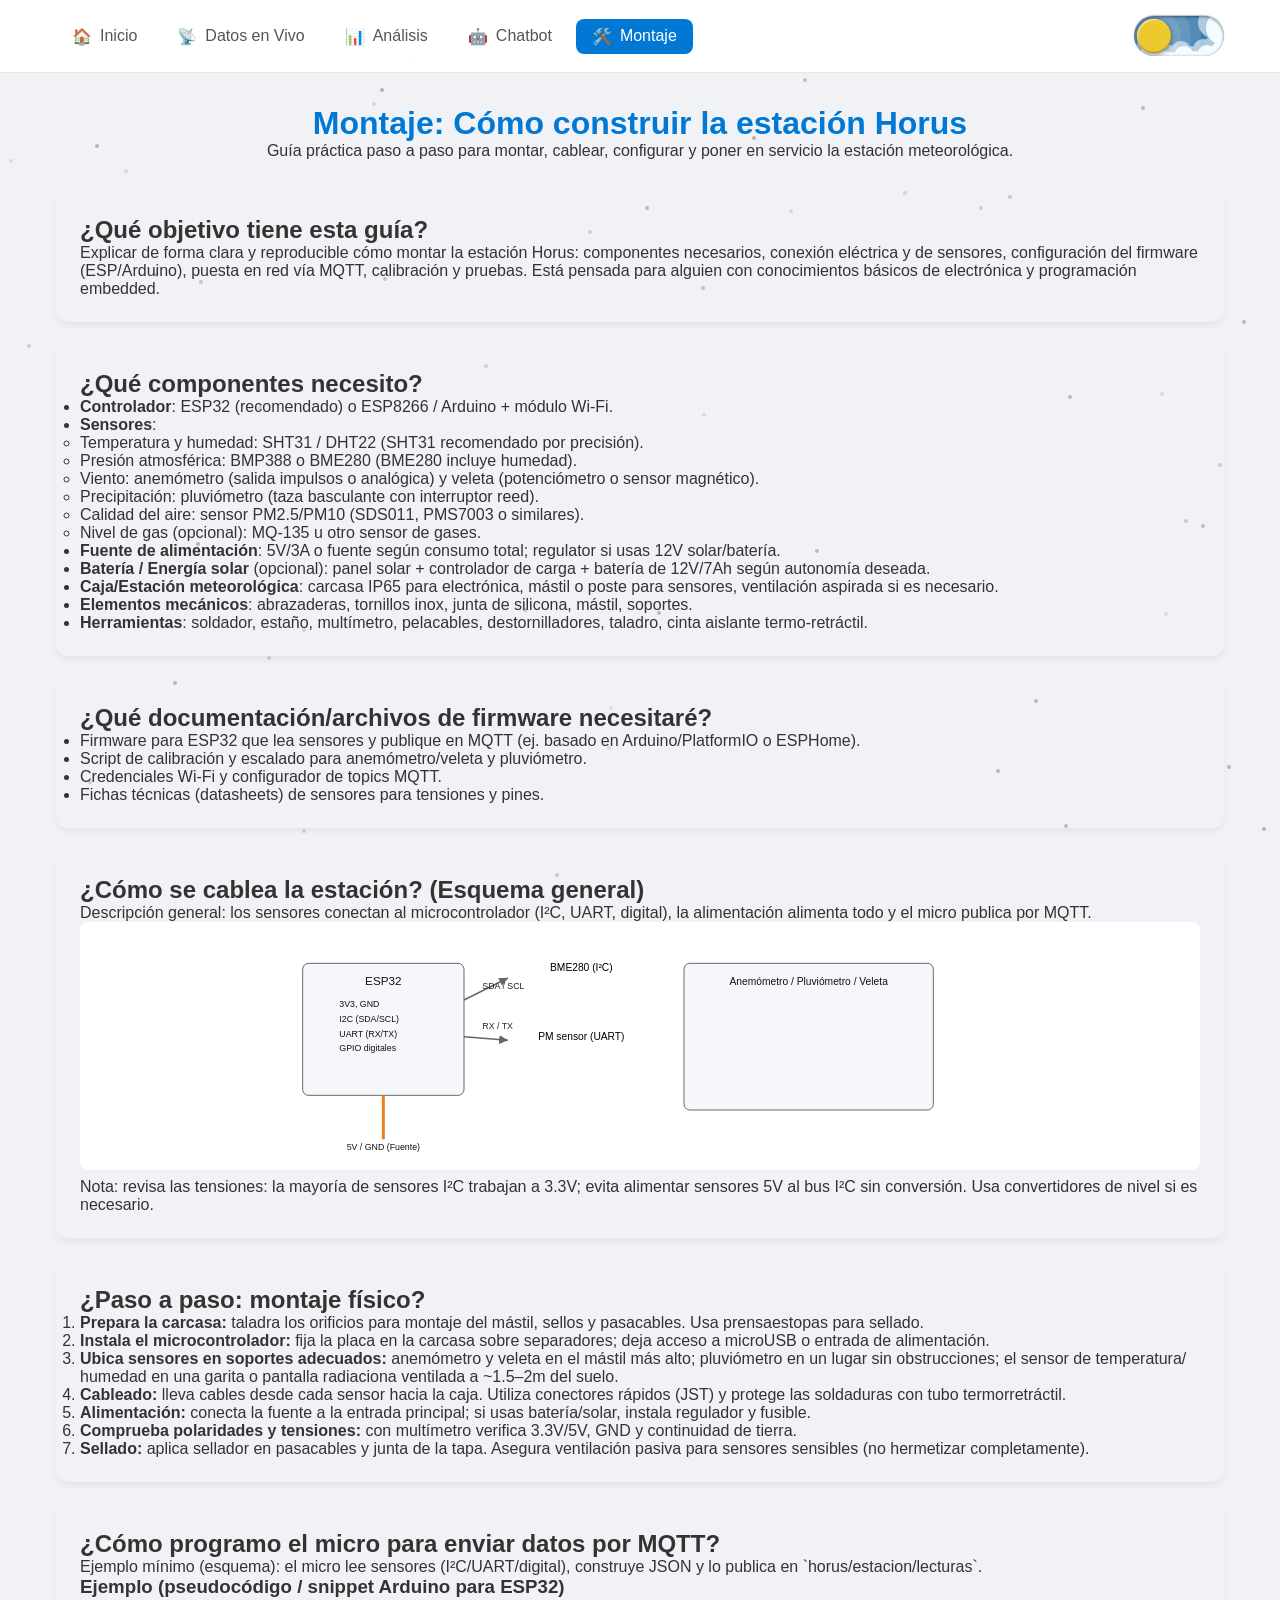
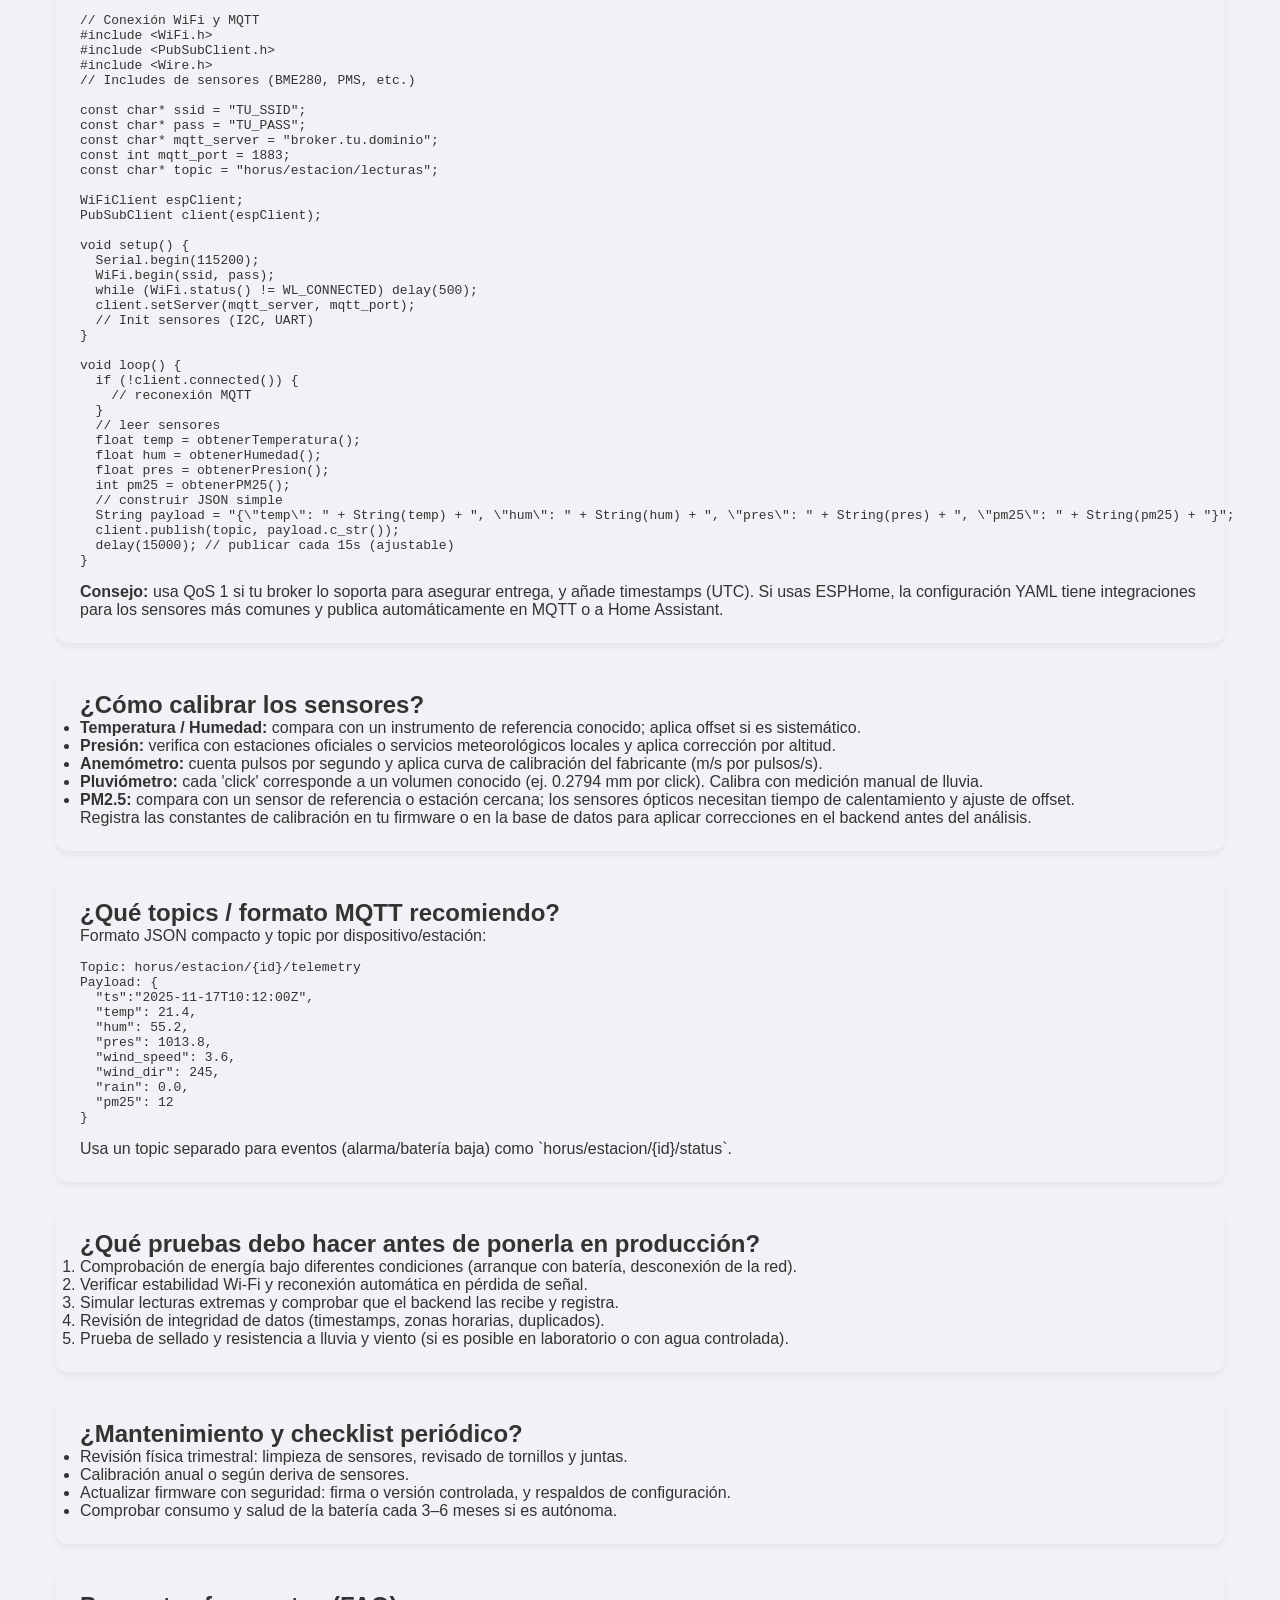
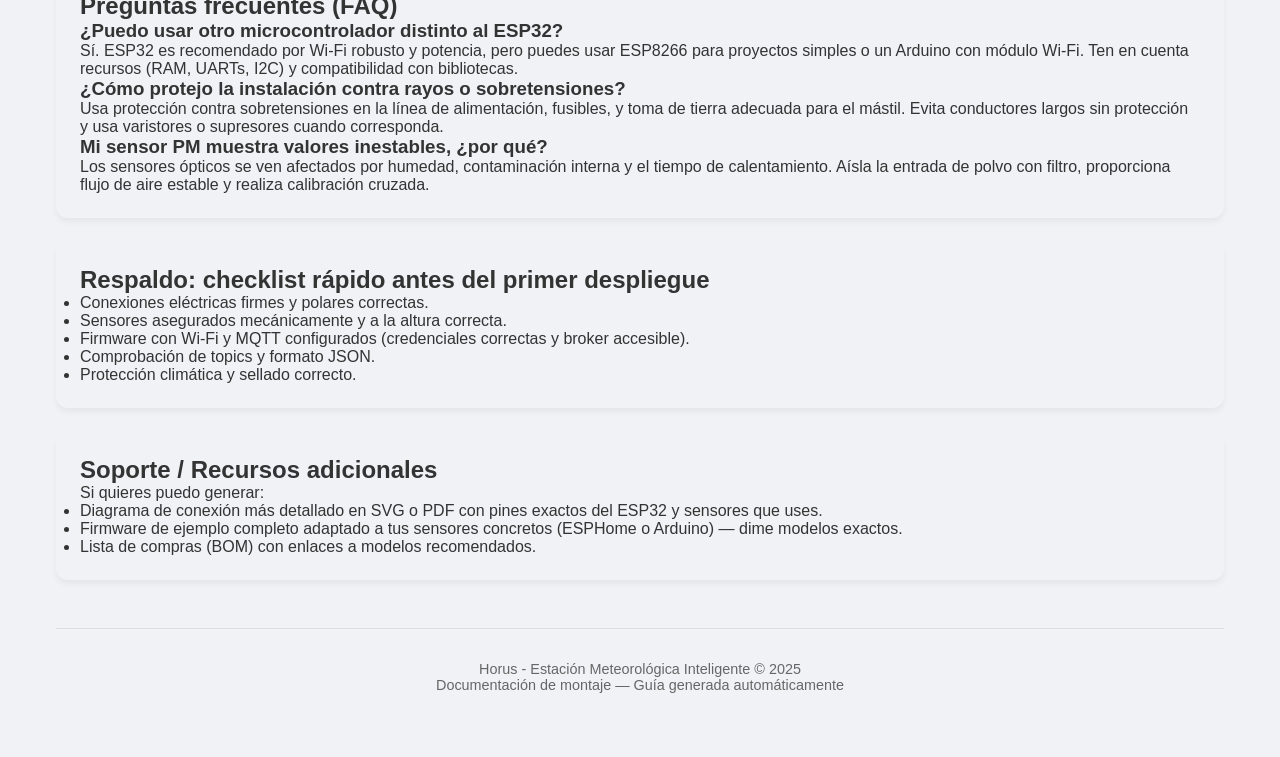
==== html/montaje.html @ 8360c16b "Create montaje.html" ====
<!DOCTYPE html>
<html lang="es">
<head>
  <meta charset="UTF-8" />
  <meta name="viewport" content="width=device-width, initial-scale=1.0"/>
  <title>Horus - Montaje de la Estación</title>
  <link rel="stylesheet" href="../css/style.css" />
  <link rel="stylesheet" href="../css/index.css" />
</head>
<body class="light-mode">
  <nav class="nav">
    <div class="nav-container">
      <div class="nav-buttons">
        <a href="../index.html" class="nav-btn">
          <span class="nav-icon">🏠</span> Inicio
        </a>
        <a href="mqtt.html" class="nav-btn">
          <span class="nav-icon">📡</span> Datos en Vivo
        </a>
        <a href="analisis.html" class="nav-btn">
          <span class="nav-icon">📊</span> Análisis
        </a>
        <a href="chatbot.html" class="nav-btn">
          <span class="nav-icon">🤖</span> Chatbot
        </a>
        <a href="montaje.html" class="nav-btn active">
          <span class="nav-icon">🛠️</span> Montaje
        </a>
      </div>

      <div class="nav-right">
        <label class="theme-switch">
          <input type="checkbox" class="theme-switch__checkbox">
          <div class="theme-switch__container">
            <div class="theme-switch__clouds"></div>
            <div class="theme-switch__stars-container">
              <!-- SVG de estrellas (omitido por brevedad en nav) -->
              <svg xmlns="http://www.w3.org/2000/svg" viewBox="0 0 144 55" fill="none"><path d="" fill="currentColor"/></svg>
            </div>
            <div class="theme-switch__circle-container">
              <div class="theme-switch__sun-moon-container">
                <div class="theme-switch__moon">
                  <div class="theme-switch__spot"></div>
                  <div class="theme-switch__spot"></div>
                  <div class="theme-switch__spot"></div>
                </div>
              </div>
            </div>
          </div>
        </label>
      </div>
    </div>
  </nav>

  <div class="container">
    <header>
      <h1>Montaje: Cómo construir la estación Horus</h1>
      <p>Guía práctica paso a paso para montar, cablear, configurar y poner en servicio la estación meteorológica.</p>
    </header>

    <main class="dashboard">
      <div class="card features">
        <h2>¿Qué objetivo tiene esta guía?</h2>
        <p>Explicar de forma clara y reproducible cómo montar la estación Horus: componentes necesarios, conexión eléctrica y de sensores, configuración del firmware (ESP/Arduino), puesta en red vía MQTT, calibración y pruebas. Está pensada para alguien con conocimientos básicos de electrónica y programación embedded.</p>
      </div>

      <div class="card system-info">
        <h2>¿Qué componentes necesito?</h2>
        <ul>
          <li><strong>Controlador</strong>: ESP32 (recomendado) o ESP8266 / Arduino + módulo Wi-Fi.</li>
          <li><strong>Sensores</strong>:
            <ul>
              <li>Temperatura y humedad: SHT31 / DHT22 (SHT31 recomendado por precisión).</li>
              <li>Presión atmosférica: BMP388 o BME280 (BME280 incluye humedad).</li>
              <li>Viento: anemómetro (salida impulsos o analógica) y veleta (potenciómetro o sensor magnético).</li>
              <li>Precipitación: pluviómetro (taza basculante con interruptor reed).</li>
              <li>Calidad del aire: sensor PM2.5/PM10 (SDS011, PMS7003 o similares).</li>
              <li>Nivel de gas (opcional): MQ-135 u otro sensor de gases.</li>
            </ul>
          </li>
          <li><strong>Fuente de alimentación</strong>: 5V/3A o fuente según consumo total; regulator si usas 12V solar/batería.</li>
          <li><strong>Batería / Energía solar</strong> (opcional): panel solar + controlador de carga + batería de 12V/7Ah según autonomía deseada.</li>
          <li><strong>Caja/Estación meteorológica</strong>: carcasa IP65 para electrónica, mástil o poste para sensores, ventilación aspirada si es necesario.</li>
          <li><strong>Elementos mecánicos</strong>: abrazaderas, tornillos inox, junta de silicona, mástil, soportes.</li>
          <li><strong>Herramientas</strong>: soldador, estaño, multímetro, pelacables, destornilladores, taladro, cinta aislante termo-retráctil.</li>
        </ul>
      </div>

      <div class="card quick-access">
        <h2>¿Qué documentación/archivos de firmware necesitaré?</h2>
        <ul>
          <li>Firmware para ESP32 que lea sensores y publique en MQTT (ej. basado en Arduino/PlatformIO o ESPHome).</li>
          <li>Script de calibración y escalado para anemómetro/veleta y pluviómetro.</li>
          <li>Credenciales Wi-Fi y configurador de topics MQTT.</li>
          <li>Fichas técnicas (datasheets) de sensores para tensiones y pines.</li>
        </ul>
      </div>

      <div class="card system-info">
        <h2>¿Cómo se cablea la estación? (Esquema general)</h2>
        <p>Descripción general: los sensores conectan al microcontrolador (I²C, UART, digital), la alimentación alimenta todo y el micro publica por MQTT.</p>

        <!-- Diagrama SVG simple (esquemático, no pretende sustituir un PCB ni un diagrama profesional) -->
        <div style="overflow:auto; background:#fff; padding:12px; border-radius:8px;">
          <svg width="100%" height="220" viewBox="0 0 1000 300" xmlns="http://www.w3.org/2000/svg" role="img" aria-label="Esquema de conexión simple">
            <!-- ESP32 box -->
            <rect x="40" y="40" width="220" height="180" rx="8" fill="#f5f7fb" stroke="#333"/>
            <text x="150" y="70" font-size="16" text-anchor="middle" fill="#111">ESP32</text>
            <text x="90" y="100" font-size="12" fill="#111">3V3, GND</text>
            <text x="90" y="120" font-size="12" fill="#111">I2C (SDA/SCL)</text>
            <text x="90" y="140" font-size="12" fill="#111">UART (RX/TX)</text>
            <text x="90" y="160" font-size="12" fill="#111">GPIO digitales</text>

            <!-- Sensors -->
            <rect x="320" y="20" width="200" height="70" rx="6" fill="#fff"/>
            <text x="420" y="50" font-size="14" text-anchor="middle">BME280 (I²C)</text>
            <line x1="260" y1="90" x2="320" y2="60" stroke="#666" stroke-width="2" marker-end="url(#arrow)"/>
            <text x="285" y="75" font-size="12" fill="#222">SDA / SCL</text>

            <rect x="320" y="110" width="200" height="70" rx="6" fill="#fff"/>
            <text x="420" y="145" font-size="14" text-anchor="middle">PM sensor (UART)</text>
            <line x1="260" y1="140" x2="320" y2="145" stroke="#666" stroke-width="2" marker-end="url(#arrow)"/>
            <text x="285" y="130" font-size="12" fill="#222">RX / TX</text>

            <rect x="560" y="40" width="340" height="200" rx="8" fill="#f5f7fb" stroke="#333"/>
            <text x="730" y="70" font-size="14" text-anchor="middle" fill="#111">Anemómetro / Pluviómetro / Veleta</text>

            <!-- Power -->
            <line x1="150" y1="220" x2="150" y2="280" stroke="#e67e22" stroke-width="4"/>
            <text x="150" y="295" font-size="12" text-anchor="middle" fill="#111">5V / GND (Fuente)</text>

            <defs>
              <marker id="arrow" viewBox="0 0 10 10" refX="10" refY="5" markerWidth="6" markerHeight="6" orient="auto-start-reverse">
                <path d="M 0 0 L 10 5 L 0 10 z" fill="#666" />
              </marker>
            </defs>
          </svg>
        </div>

        <p style="margin-top:8px;">Nota: revisa las tensiones: la mayoría de sensores I²C trabajan a 3.3V; evita alimentar sensores 5V al bus I²C sin conversión. Usa convertidores de nivel si es necesario.</p>
      </div>

      <div class="card features">
        <h2>¿Paso a paso: montaje físico?</h2>
        <ol>
          <li><strong>Prepara la carcasa:</strong> taladra los orificios para montaje del mástil, sellos y pasacables. Usa prensaestopas para sellado.</li>
          <li><strong>Instala el microcontrolador:</strong> fija la placa en la carcasa sobre separadores; deja acceso a microUSB o entrada de alimentación.</li>
          <li><strong>Ubica sensores en soportes adecuados:</strong> anemómetro y veleta en el mástil más alto; pluviómetro en un lugar sin obstrucciones; el sensor de temperatura/ humedad en una garita o pantalla radiaciona ventilada a ~1.5–2m del suelo.</li>
          <li><strong>Cableado:</strong> lleva cables desde cada sensor hacia la caja. Utiliza conectores rápidos (JST) y protege las soldaduras con tubo termorretráctil.</li>
          <li><strong>Alimentación:</strong> conecta la fuente a la entrada principal; si usas batería/solar, instala regulador y fusible.</li>
          <li><strong>Comprueba polaridades y tensiones:</strong> con multímetro verifica 3.3V/5V, GND y continuidad de tierra.</li>
          <li><strong>Sellado:</strong> aplica sellador en pasacables y junta de la tapa. Asegura ventilación pasiva para sensores sensibles (no hermetizar completamente).</li>
        </ol>
      </div>

      <div class="card system-info">
        <h2>¿Cómo programo el micro para enviar datos por MQTT?</h2>
        <p>Ejemplo mínimo (esquema): el micro lee sensores (I²C/UART/digital), construye JSON y lo publica en `horus/estacion/lecturas`.</p>

        <h3>Ejemplo (pseudocódigo / snippet Arduino para ESP32)</h3>
        <pre><code>
// Conexión WiFi y MQTT
#include &lt;WiFi.h&gt;
#include &lt;PubSubClient.h&gt;
#include &lt;Wire.h&gt;
// Includes de sensores (BME280, PMS, etc.)

const char* ssid = "TU_SSID";
const char* pass = "TU_PASS";
const char* mqtt_server = "broker.tu.dominio";
const int mqtt_port = 1883;
const char* topic = "horus/estacion/lecturas";

WiFiClient espClient;
PubSubClient client(espClient);

void setup() {
  Serial.begin(115200);
  WiFi.begin(ssid, pass);
  while (WiFi.status() != WL_CONNECTED) delay(500);
  client.setServer(mqtt_server, mqtt_port);
  // Init sensores (I2C, UART)
}

void loop() {
  if (!client.connected()) {
    // reconexión MQTT
  }
  // leer sensores
  float temp = obtenerTemperatura();
  float hum = obtenerHumedad();
  float pres = obtenerPresion();
  int pm25 = obtenerPM25();
  // construir JSON simple
  String payload = "{\"temp\": " + String(temp) + ", \"hum\": " + String(hum) + ", \"pres\": " + String(pres) + ", \"pm25\": " + String(pm25) + "}";
  client.publish(topic, payload.c_str());
  delay(15000); // publicar cada 15s (ajustable)
}
        </code></pre>

        <p><strong>Consejo:</strong> usa QoS 1 si tu broker lo soporta para asegurar entrega, y añade timestamps (UTC). Si usas ESPHome, la configuración YAML tiene integraciones para los sensores más comunes y publica automáticamente en MQTT o a Home Assistant.</p>
      </div>

      <div class="card quick-access">
        <h2>¿Cómo calibrar los sensores?</h2>
        <ul>
          <li><strong>Temperatura / Humedad:</strong> compara con un instrumento de referencia conocido; aplica offset si es sistemático.</li>
          <li><strong>Presión:</strong> verifica con estaciones oficiales o servicios meteorológicos locales y aplica corrección por altitud.</li>
          <li><strong>Anemómetro:</strong> cuenta pulsos por segundo y aplica curva de calibración del fabricante (m/s por pulsos/s).</li>
          <li><strong>Pluviómetro:</strong> cada 'click' corresponde a un volumen conocido (ej. 0.2794 mm por click). Calibra con medición manual de lluvia.</li>
          <li><strong>PM2.5:</strong> compara con un sensor de referencia o estación cercana; los sensores ópticos necesitan tiempo de calentamiento y ajuste de offset.</li>
        </ul>
        <p>Registra las constantes de calibración en tu firmware o en la base de datos para aplicar correcciones en el backend antes del análisis.</p>
      </div>

      <div class="card system-info">
        <h2>¿Qué topics / formato MQTT recomiendo?</h2>
        <p>Formato JSON compacto y topic por dispositivo/estación:</p>
        <pre><code>
Topic: horus/estacion/{id}/telemetry
Payload: {
  "ts":"2025-11-17T10:12:00Z",
  "temp": 21.4,
  "hum": 55.2,
  "pres": 1013.8,
  "wind_speed": 3.6,
  "wind_dir": 245,
  "rain": 0.0,
  "pm25": 12
}
        </code></pre>
        <p>Usa un topic separado para eventos (alarma/batería baja) como `horus/estacion/{id}/status`.</p>
      </div>

      <div class="card features">
        <h2>¿Qué pruebas debo hacer antes de ponerla en producción?</h2>
        <ol>
          <li>Comprobación de energía bajo diferentes condiciones (arranque con batería, desconexión de la red).</li>
          <li>Verificar estabilidad Wi-Fi y reconexión automática en pérdida de señal.</li>
          <li>Simular lecturas extremas y comprobar que el backend las recibe y registra.</li>
          <li>Revisión de integridad de datos (timestamps, zonas horarias, duplicados).</li>
          <li>Prueba de sellado y resistencia a lluvia y viento (si es posible en laboratorio o con agua controlada).</li>
        </ol>
      </div>

      <div class="card system-info">
        <h2>¿Mantenimiento y checklist periódico?</h2>
        <ul>
          <li>Revisión física trimestral: limpieza de sensores, revisado de tornillos y juntas.</li>
          <li>Calibración anual o según deriva de sensores.</li>
          <li>Actualizar firmware con seguridad: firma o versión controlada, y respaldos de configuración.</li>
          <li>Comprobar consumo y salud de la batería cada 3–6 meses si es autónoma.</li>
        </ul>
      </div>

      <div class="card quick-access">
        <h2>Preguntas frecuentes (FAQ)</h2>

        <h3>¿Puedo usar otro microcontrolador distinto al ESP32?</h3>
        <p>Sí. ESP32 es recomendado por Wi-Fi robusto y potencia, pero puedes usar ESP8266 para proyectos simples o un Arduino con módulo Wi-Fi. Ten en cuenta recursos (RAM, UARTs, I2C) y compatibilidad con bibliotecas.</p>

        <h3>¿Cómo protejo la instalación contra rayos o sobretensiones?</h3>
        <p>Usa protección contra sobretensiones en la línea de alimentación, fusibles, y toma de tierra adecuada para el mástil. Evita conductores largos sin protección y usa varistores o supresores cuando corresponda.</p>

        <h3>Mi sensor PM muestra valores inestables, ¿por qué?</h3>
        <p>Los sensores ópticos se ven afectados por humedad, contaminación interna y el tiempo de calentamiento. Aísla la entrada de polvo con filtro, proporciona flujo de aire estable y realiza calibración cruzada.</p>
      </div>

      <div class="card system-info">
        <h2>Respaldo: checklist rápido antes del primer despliegue</h2>
        <ul>
          <li>Conexiones eléctricas firmes y polares correctas.</li>
          <li>Sensores asegurados mecánicamente y a la altura correcta.</li>
          <li>Firmware con Wi-Fi y MQTT configurados (credenciales correctas y broker accesible).</li>
          <li>Comprobación de topics y formato JSON.</li>
          <li>Protección climática y sellado correcto.</li>
        </ul>
      </div>

      <div class="card features">
        <h2>Soporte / Recursos adicionales</h2>
        <p>Si quieres puedo generar:</p>
        <ul>
          <li>Diagrama de conexión más detallado en SVG o PDF con pines exactos del ESP32 y sensores que uses.</li>
          <li>Firmware de ejemplo completo adaptado a tus sensores concretos (ESPHome o Arduino) — dime modelos exactos.</li>
          <li>Lista de compras (BOM) con enlaces a modelos recomendados.</li>
        </ul>
      </div>
    </main>

    <footer>
      <p>Horus - Estación Meteorológica Inteligente &copy; 2025</p>
      <p>Documentación de montaje — Guía generada automáticamente</p>
    </footer>
  </div>

  <script src="../js/main.js"></script>
</body>
</html>
---- css/style.css ----
/* === BASE === */
* {
  margin: 0;
  padding: 0;
  box-sizing: border-box;
}

body {
  font-family: 'Segoe UI', Tahoma, Geneva, Verdana, sans-serif;
  background: #f0f2f5;
  color: #333;
  transition: background 0.5s, color 0.5s;
}

body.dark-mode {
  background: #121212;
  color: #e0e0e0;
}

/* === NAVBAR === */
.nav {
  background: rgba(255, 255, 255, 0.95);
  backdrop-filter: blur(10px);
  padding: 1rem 0;
  position: sticky;
  top: 0;
  z-index: 100;
  border-bottom: 1px solid rgba(0, 0, 0, 0.1);
}

body.dark-mode .nav {
  background: rgba(20, 30, 45, 0.95);
  border-bottom: 1px solid rgba(255, 255, 255, 0.1);
}

.nav-container {
  max-width: 1200px;
  margin: 0 auto;
  display: flex;
  justify-content: space-between;
  align-items: center;
  padding: 0 1rem;
}

.nav-buttons {
  display: flex;
  gap: 0.5rem;
}

.nav-btn {
  padding: 0.5rem 1rem;
  text-decoration: none;
  color: #555;
  border-radius: 8px;
  font-weight: 500;
  transition: all 0.3s;
  display: flex;
  align-items: center;
  gap: 0.5rem;
}

body.dark-mode .nav-btn {
  color: #bbb;
}

.nav-btn.active, .nav-btn:hover {
  background: #0078d4;
  color: white;
}

/* === SWITCH DE GALAHAD === */
.theme-switch {
  cursor: pointer;
}

.theme-switch__checkbox {
  display: none;
}

.theme-switch__container {
  position: relative;
  width: 50px;
  height: 25px;
  overflow: hidden;
  border-radius: 13px;
  background: #e0e0e0;
  transition: background 0.3s ease;
}

body.dark-mode .theme-switch__container {
  background: #333;
}

.theme-switch__clouds {
  position: absolute;
  width: 100%;
  height: 100%;
  background: linear-gradient(to bottom, #fff 0%, #f0f0f0 100%);
  border-radius: 13px;
  box-shadow: inset 0 2px 5px rgba(0, 0, 0, 0.1);
}

.theme-switch__stars-container {
  position: absolute;
  width: 100%;
  height: 100%;
  opacity: 0;
  transition: opacity 0.3s ease;
}

body.dark-mode .theme-switch__stars-container {
  opacity: 1;
}

.theme-switch__circle-container {
  position: absolute;
  width: 23px;
  height: 23px;
  left: 1px;
  bottom: 1px;
  border-radius: 50%;
  background: #fff;
  transition: all 0.3s ease;
  box-shadow: 0 2px 5px rgba(0, 0, 0, 0.2);
}

body.dark-mode .theme-switch__circle-container {
  left: 26px;
  background: #fdd835;
}

.theme-switch__moon {
  width: 100%;
  height: 100%;
  border-radius: 50%;
  background: #fdd835;
  position: relative;
}

.theme-switch__moon .theme-switch__spot {
  position: absolute;
  width: 4px;
  height: 4px;
  background: rgba(0, 0, 0, 0.1);
  border-radius: 50%;
  opacity: 0.6;
}

.theme-switch__moon .theme-switch__spot:nth-child(1) {
  top: 6px;
  left: 8px;
}

.theme-switch__moon .theme-switch__spot:nth-child(2) {
  top: 10px;
  left: 12px;
}

.theme-switch__moon .theme-switch__spot:nth-child(3) {
  top: 7px;
  right: 6px;
}

/* === EFECTOS === */
.particles, .rain {
  position: fixed;
  top: 0;
  left: 0;
  width: 100%;
  height: 100%;
  pointer-events: none;
  z-index: -1;
}

.particle {
  position: absolute;
  width: 4px;
  height: 4px;
  background: #aaa;
  border-radius: 50%;
  opacity: 0.3;
  animation: float linear infinite;
}

@keyframes float {
  0% { transform: translateY(0) rotate(0deg); opacity: 0; }
  10% { opacity: 0.8; }
  90% { opacity: 0.8; }
  100% { transform: translateY(-100vh) rotate(360deg); opacity: 0; }
}

.raindrop {
  position: absolute;
  width: 2px;
  height: 15px;
  background: linear-gradient(transparent, rgba(135, 206, 250, 0.6));
  box-shadow: 0 0 5px rgba(135, 206, 250, 0.5);
  animation: fall linear infinite;
}

@keyframes fall {
  0% { transform: translateY(-20px); opacity: 0; }
  10% { opacity: 1; }
  90% { opacity: 1; }
  100% { transform: translateY(100vh); opacity: 0; }
}

/* === CONTENEDOR PRINCIPAL === */
.container {
  max-width: 1200px;
  margin: 2rem auto;
  padding: 0 1rem;
}

header {
  margin-bottom: 2rem;
  text-align: center;
}

header h1 {
  font-size: 2rem;
  color: #0078d4;
}

body.dark-mode header h1 {
  color: #4dabf7;
}

/* === ESTADO DE CONEXIÓN MQTT === */
.connection-status-small {
  background: #fff3cd;
  color: #856404;
  padding: 0.5rem 1rem;
  font-size: 0.9rem;
  display: flex;
  align-items: center;
  gap: 0.5rem;
  margin: 0;
}

body.dark-mode .connection-status-small {
  background: #856404;
  color: #fff3cd;
}

.connection-status-small.connected {
  background: #d4edda;
  color: #155724;
}

body.dark-mode .connection-status-small.connected {
  background: #155724;
  color: #d4edda;
}

.status-dot {
  width: 10px;
  height: 10px;
  background: #ffc107;
  border-radius: 50%;
  display: inline-block;
}

.connection-status-small.connected .status-dot {
  background: #28a745;
}

.last-update {
  margin-left: auto;
  font-size: 0.8rem;
  opacity: 0.7;
}

/* === DATOS EN VIVO (tarjetas) === */
#weather-data {
  display: grid;
  grid-template-columns: repeat(auto-fit, minmax(200px, 1fr));
  gap: 1rem;
  margin: 2rem 0;
}

.data-card {
  background: rgba(255, 255, 255, 0.9);
  backdrop-filter: blur(10px);
  border-radius: 12px;
  padding: 1.5rem;
  text-align: center;
  box-shadow: 0 4px 15px rgba(0, 0, 0, 0.1);
}

body.dark-mode .data-card {
  background: rgba(30, 40, 55, 0.9);
  border: 1px solid rgba(93, 173, 226, 0.3);
}

.data-card span {
  display: block;
  font-size: 0.9rem;
  opacity: 0.8;
  margin-bottom: 0.5rem;
}

.data-card strong {
  font-size: 1.2rem;
  font-weight: 600;
}

/* === GRÁFICOS (1 COLUMNA, ANCHO COMPLETO) === */
.chart-wrapper-full {
  width: 100%;
  height: 400px;
  background: rgba(255, 255, 255, 0.95);
  backdrop-filter: blur(10px);
  border-radius: 12px;
  padding: 1.5rem;
  box-shadow: 0 4px 15px rgba(0, 0, 0, 0.1);
  margin-bottom: 2rem;
}

body.dark-mode .chart-wrapper-full {
  background: rgba(20, 30, 45, 0.9);
  border: 1px solid rgba(93, 173, 226, 0.3);
}

#charts-container canvas {
  width: 100% !important;
  height: 350px !important;
}

/* === FOOTER === */
footer {
  text-align: center;
  margin-top: 3rem;
  padding: 2rem 0;
  color: #666;
  font-size: 0.9rem;
  border-top: 1px solid #ddd;
}

body.dark-mode footer {
  color: #aaa;
  border-top: 1px solid #444;
}

footer a {
  color: #0078d4;
  text-decoration: none;
}

body.dark-mode footer a {
  color: #4dabf7;
}

/* === SWITCH DE GALAHAD (UIVERSE.IO) === */
.theme-switch {
  --toggle-size: 16px;
  --container-width: 5.625em;
  --container-height: 2.5em;
  --container-radius: 6.25em;
  --container-light-bg: #3D7EAE;
  --container-night-bg: #1D1F2C;
  --circle-container-diameter: 3.375em;
  --sun-moon-diameter: 2.125em;
  --sun-bg: #ECCA2F;
  --moon-bg: #C4C9D1;
  --spot-color: #959DB1;
  --circle-container-offset: calc((var(--circle-container-diameter) - var(--container-height)) / 2 * -1);
  --stars-color: #fff;
  --clouds-color: #F3FDFF;
  --back-clouds-color: #AACADF;
  --transition: .5s cubic-bezier(0, -0.02, 0.4, 1.25);
  --circle-transition: .3s cubic-bezier(0, -0.02, 0.35, 1.17);
}

.theme-switch, .theme-switch *, .theme-switch *::before, .theme-switch *::after {
  -webkit-box-sizing: border-box;
  box-sizing: border-box;
  margin: 0;
  padding: 0;
  font-size: var(--toggle-size);
}

.theme-switch__container {
  width: var(--container-width);
  height: var(--container-height);
  background-color: var(--container-light-bg);
  border-radius: var(--container-radius);
  overflow: hidden;
  cursor: pointer;
  -webkit-box-shadow: 0em -0.062em 0.062em rgba(0, 0, 0, 0.25), 0em 0.062em 0.125em rgba(255, 255, 255, 0.94);
  box-shadow: 0em -0.062em 0.062em rgba(0, 0, 0, 0.25), 0em 0.062em 0.125em rgba(255, 255, 255, 0.94);
  -webkit-transition: var(--transition);
  transition: var(--transition);
  position: relative;
}

.theme-switch__container::before {
  content: "";
  position: absolute;
  z-index: 1;
  inset: 0;
  -webkit-box-shadow: 0em 0.05em 0.187em rgba(0, 0, 0, 0.25) inset, 0em 0.05em 0.187em rgba(0, 0, 0, 0.25) inset;
  box-shadow: 0em 0.05em 0.187em rgba(0, 0, 0, 0.25) inset, 0em 0.05em 0.187em rgba(0, 0, 0, 0.25) inset;
  border-radius: var(--container-radius)
}

.theme-switch__checkbox {
  display: none;
}

.theme-switch__circle-container {
  width: var(--circle-container-diameter);
  height: var(--circle-container-diameter);
  background-color: rgba(255, 255, 255, 0.1);
  position: absolute;
  left: var(--circle-container-offset);
  top: var(--circle-container-offset);
  border-radius: var(--container-radius);
  -webkit-box-shadow: inset 0 0 0 3.375em rgba(255, 255, 255, 0.1), inset 0 0 0 3.375em rgba(255, 255, 255, 0.1), 0 0 0 0.625em rgba(255, 255, 255, 0.1), 0 0 0 1.25em rgba(255, 255, 255, 0.1);
  box-shadow: inset 0 0 0 3.375em rgba(255, 255, 255, 0.1), inset 0 0 0 3.375em rgba(255, 255, 255, 0.1), 0 0 0 0.625em rgba(255, 255, 255, 0.1), 0 0 0 1.25em rgba(255, 255, 255, 0.1);
  display: flex;
  -webkit-transition: var(--circle-transition);
  transition: var(--circle-transition);
  pointer-events: none;
}

.theme-switch__sun-moon-container {
  pointer-events: auto;
  position: relative;
  z-index: 2;
  width: var(--sun-moon-diameter);
  height: var(--sun-moon-diameter);
  margin: auto;
  border-radius: var(--container-radius);
  background-color: var(--sun-bg);
  -webkit-box-shadow: 0.062em 0.062em 0.062em 0em rgba(254, 255, 239, 0.61) inset, 0em -0.062em 0.062em 0em #a1872a inset;
  box-shadow: 0.062em 0.062em 0.062em 0em rgba(254, 255, 239, 0.61) inset, 0em -0.062em 0.062em 0em #a1872a inset;
  -webkit-filter: drop-shadow(0.062em 0.125em 0.125em rgba(0, 0, 0, 0.25)) drop-shadow(0em 0.062em 0.125em rgba(0, 0, 0, 0.25));
  filter: drop-shadow(0.062em 0.125em 0.125em rgba(0, 0, 0, 0.25)) drop-shadow(0em 0.062em 0.125em rgba(0, 0, 0, 0.25));
  overflow: hidden;
  -webkit-transition: var(--transition);
  transition: var(--transition);
}

.theme-switch__moon {
  -webkit-transform: translateX(100%);
  -ms-transform: translateX(100%);
  transform: translateX(100%);
  width: 100%;
  height: 100%;
  background-color: var(--moon-bg);
  border-radius: inherit;
  -webkit-box-shadow: 0.062em 0.062em 0.062em 0em rgba(254, 255, 239, 0.61) inset, 0em -0.062em 0.062em 0em #969696 inset;
  box-shadow: 0.062em 0.062em 0.062em 0em rgba(254, 255, 239, 0.61) inset, 0em -0.062em 0.062em 0em #969696 inset;
  -webkit-transition: var(--transition);
  transition: var(--transition);
  position: relative;
}

.theme-switch__spot {
  position: absolute;
  top: 0.75em;
  left: 0.312em;
  width: 0.75em;
  height: 0.75em;
  border-radius: var(--container-radius);
  background-color: var(--spot-color);
  -webkit-box-shadow: 0em 0.0312em 0.062em rgba(0, 0, 0, 0.25) inset;
  box-shadow: 0em 0.0312em 0.062em rgba(0, 0, 0, 0.25) inset;
}

.theme-switch__spot:nth-of-type(2) {
  width: 0.375em;
  height: 0.375em;
  top: 0.937em;
  left: 1.375em;
}

.theme-switch__spot:nth-last-of-type(3) {
  width: 0.25em;
  height: 0.25em;
  top: 0.312em;
  left: 0.812em;
}

.theme-switch__clouds {
  width: 1.25em;
  height: 1.25em;
  background-color: var(--clouds-color);
  border-radius: var(--container-radius);
  position: absolute;
  bottom: -0.625em;
  left: 0.312em;
  -webkit-box-shadow: 0.937em 0.312em var(--clouds-color), -0.312em -0.312em var(--back-clouds-color), 1.437em 0.375em var(--clouds-color), 0.5em -0.125em var(--back-clouds-color), 2.187em 0 var(--clouds-color), 1.25em -0.062em var(--back-clouds-color), 2.937em 0.312em var(--clouds-color), 2em -0.312em var(--back-clouds-color), 3.625em -0.062em var(--clouds-color), 2.625em 0em var(--back-clouds-color), 4.5em -0.312em var(--clouds-color), 3.375em -0.437em var(--back-clouds-color), 4.625em -1.75em 0 0.437em var(--clouds-color), 4em -0.625em var(--back-clouds-color), 4.125em -2.125em 0 0.437em var(--back-clouds-color);
  box-shadow: 0.937em 0.312em var(--clouds-color), -0.312em -0.312em var(--back-clouds-color), 1.437em 0.375em var(--clouds-color), 0.5em -0.125em var(--back-clouds-color), 2.187em 0 var(--clouds-color), 1.25em -0.062em var(--back-clouds-color), 2.937em 0.312em var(--clouds-color), 2em -0.312em var(--back-clouds-color), 3.625em -0.062em var(--clouds-color), 2.625em 0em var(--back-clouds-color), 4.5em -0.312em var(--clouds-color), 3.375em -0.437em var(--back-clouds-color), 4.625em -1.75em 0 0.437em var(--clouds-color), 4em -0.625em var(--back-clouds-color), 4.125em -2.125em 0 0.437em var(--back-clouds-color);
  -webkit-transition: 0.5s cubic-bezier(0, -0.02, 0.4, 1.25);
  transition: 0.5s cubic-bezier(0, -0.02, 0.4, 1.25);
}

.theme-switch__stars-container {
  position: absolute;
  color: var(--stars-color);
  top: -100%;
  left: 0.312em;
  width: 2.75em;
  height: auto;
  -webkit-transition: var(--transition);
  transition: var(--transition);
}

/* === ACCIONES === */
.theme-switch__checkbox:checked + .theme-switch__container {
  background-color: var(--container-night-bg);
}

.theme-switch__checkbox:checked + .theme-switch__container .theme-switch__circle-container {
  left: calc(100% - var(--circle-container-offset) - var(--circle-container-diameter));
}

.theme-switch__checkbox:checked + .theme-switch__container .theme-switch__moon {
  -webkit-transform: translate(0);
  transform: translate(0);
}

.theme-switch__checkbox:checked + .theme-switch__container .theme-switch__clouds {
  bottom: -4.062em;
}

.theme-switch__checkbox:checked + .theme-switch__container .theme-switch__stars-container {
  top: 50%;
  -webkit-transform: translateY(-50%);
  transform: translateY(-50%);
}

/* === TRANSICIONES SINCRONIZADAS PARA ANALISIS.HTML === */
/* Asegura que TODOS los elementos cambien de tema al mismo tiempo */
body.analisis-page, 
body.analisis-page * {
  transition: background-color 0.3s ease, 
               color 0.3s ease, 
               border-color 0.3s ease, 
               box-shadow 0.3s ease !important;
  transition-property: background-color, color, border-color, box-shadow;
  transition-duration: 0.3s;
  transition-timing-function: ease;
}

/* Asegurar que los gráficos también tengan transición */
body.analisis-page .chart-wrapper-full {
  transition: background-color 0.3s ease, border-color 0.3s ease !important;
}

body.analisis-page.dark-mode .chart-wrapper-full {
  transition: background-color 0.3s ease, border-color 0.3s ease !important;
}

/* Asegurar que el switch cambie al mismo tiempo */
body.analisis-page .theme-switch__container,
body.analisis-page .theme-switch__clouds,
body.analisis-page .theme-switch__stars-container,
body.analisis-page .theme-switch__circle-container,
body.analisis-page .theme-switch__moon {
  transition: all 0.3s ease !important;
}

/* Elimina cualquier transición adicional que pueda causar retrasos */
body.analisis-page .particles, 
body.analisis-page .rain {
  transition: none !important;
}
---- css/index.css ----
/* Estilos específicos para la página de inicio */
.dashboard {
  display: grid;
  grid-template-columns: repeat(auto-fit, minmax(300px, 1fr));
  grid-template-rows: auto auto;
  gap: 1.5rem;
  margin-bottom: 2rem;
}

.card {
  background-color: var(--card-bg);
  border-radius: 12px;
  padding: 1.5rem;
  box-shadow: 0 4px 6px rgba(0, 0, 0, 0.05);
  transition: transform 0.2s ease, box-shadow 0.2s ease;
}

.card:hover {
  transform: translateY(-3px);
  box-shadow: 0 6px 12px rgba(0, 0, 0, 0.1);
}

.live-data {
  grid-column: 1 / -1;
}

.live-metrics {
  display: grid;
  grid-template-columns: repeat(auto-fit, minmax(200px, 1fr));
  gap: 1.5rem;
  margin: 1.5rem 0;
}

.metric {
  display: flex;
  align-items: center;
  gap: 1rem;
  padding: 1rem;
  background-color: var(--background-color);
  border-radius: 8px;
  border: 1px solid var(--border-color);
}

.metric-icon {
  font-size: 1.8rem;
}

.metric-info {
  display: flex;
  flex-direction: column;
}

.metric-value {
  font-size: 1.5rem;
  font-weight: 600;
  color: var(--text-color);
}

.metric-label {
  font-size: 0.9rem;
  color: var(--text-muted);
}

.data-status {
  display: flex;
  align-items: center;
  gap: 0.5rem;
  margin-top: 1rem;
  padding-top: 1rem;
  border-top: 1px solid var(--border-color);
}

.status-dot {
  width: 10px;
  height: 10px;
  border-radius: 50%;
  background-color: #e74c3c;
  animation: none;
}

@keyframes pulse {
  0% { opacity: 0.4; }
  50% { opacity: 1; }
  100% { opacity: 0.4; }
}

.features {
  grid-column: 1 / -1;
}

.feature-grid {
  display: grid;
  grid-template-columns: repeat(auto-fit, minmax(200px, 1fr));
  gap: 1.5rem;
  margin-top: 1.5rem;
}

.feature {
  display: flex;
  flex-direction: column;
  gap: 0.75rem;
  padding: 1rem;
  background-color: var(--background-color);
  border-radius: 8px;
  border: 1px solid var(--border-color);
  transition: all 0.2s ease;
}

.feature:hover {
  background-color: var(--card-bg);
  border-color: var(--primary-color);
}

.feature-icon {
  font-size: 2.2rem;
  text-align: center;
}

.feature h3 {
  font-size: 1.2rem;
  margin: 0;
  color: var(--text-color);
}

.feature p {
  font-size: 0.95rem;
  color: var(--text-muted);
  margin: 0;
  line-height: 1.4;
}

.system-info {
  grid-column: 1 / -1;
}

.info-content h3 {
  color: var(--text-color);
  margin: 1.25rem 0 0.75rem;
  font-size: 1.15rem;
}

.info-content ul {
  padding-left: 1.5rem;
  margin: 0.5rem 0;
}

.info-content li {
  margin-bottom: 0.5rem;
  color: var(--text-muted);
  line-height: 1.5;
}

.parameters-grid {
  display: grid;
  grid-template-columns: repeat(auto-fit, minmax(150px, 1fr));
  gap: 0.75rem;
  margin-top: 1rem;
}

.parameter {
  display: flex;
  align-items: center;
  gap: 0.5rem;
  padding: 0.5rem;
  background-color: var(--background-color);
  border-radius: 6px;
  font-size: 0.9rem;
  border: 1px solid var(--border-color);
}

.quick-access {
  grid-column: 1 / -1;
}

.access-buttons {
  display: grid;
  grid-template-columns: repeat(auto-fit, minmax(250px, 1fr));
  gap: 1rem;
  margin-top: 1.5rem;
}

.access-btn {
  display: flex;
  align-items: center;
  gap: 1rem;
  padding: 1rem;
  background-color: var(--background-color);
  border-radius: 8px;
  text-decoration: none;
  color: var(--text-color);
  transition: all 0.2s ease;
  border: 1px solid var(--border-color);
}

.access-btn:hover {
  background-color: var(--primary-color);
  color: white;
  border-color: var(--primary-color);
  transform: translateY(-2px);
  box-shadow: 0 4px 8px rgba(0, 0, 0, 0.1);
}

.btn-icon {
  font-size: 1.5rem;
}

/* Ajustes para modo oscuro */
@media (prefers-color-scheme: dark) {
  .live-metrics .metric {
    background-color: #2a2a2a;
    border-color: #444;
  }
  
  .feature {
    background-color: #2a2a2a;
    border-color: #444;
  }
  
  .feature:hover {
    background-color: #333;
    border-color: var(--primary-color);
  }
  
  .parameter {
    background-color: #2a2a2a;
    border-color: #444;
  }
  
  .access-btn {
    background-color: #2a2a2a;
    border-color: #444;
  }
  
  .access-btn:hover {
    background-color: var(--primary-color);
    border-color: var(--primary-color);
  }
}
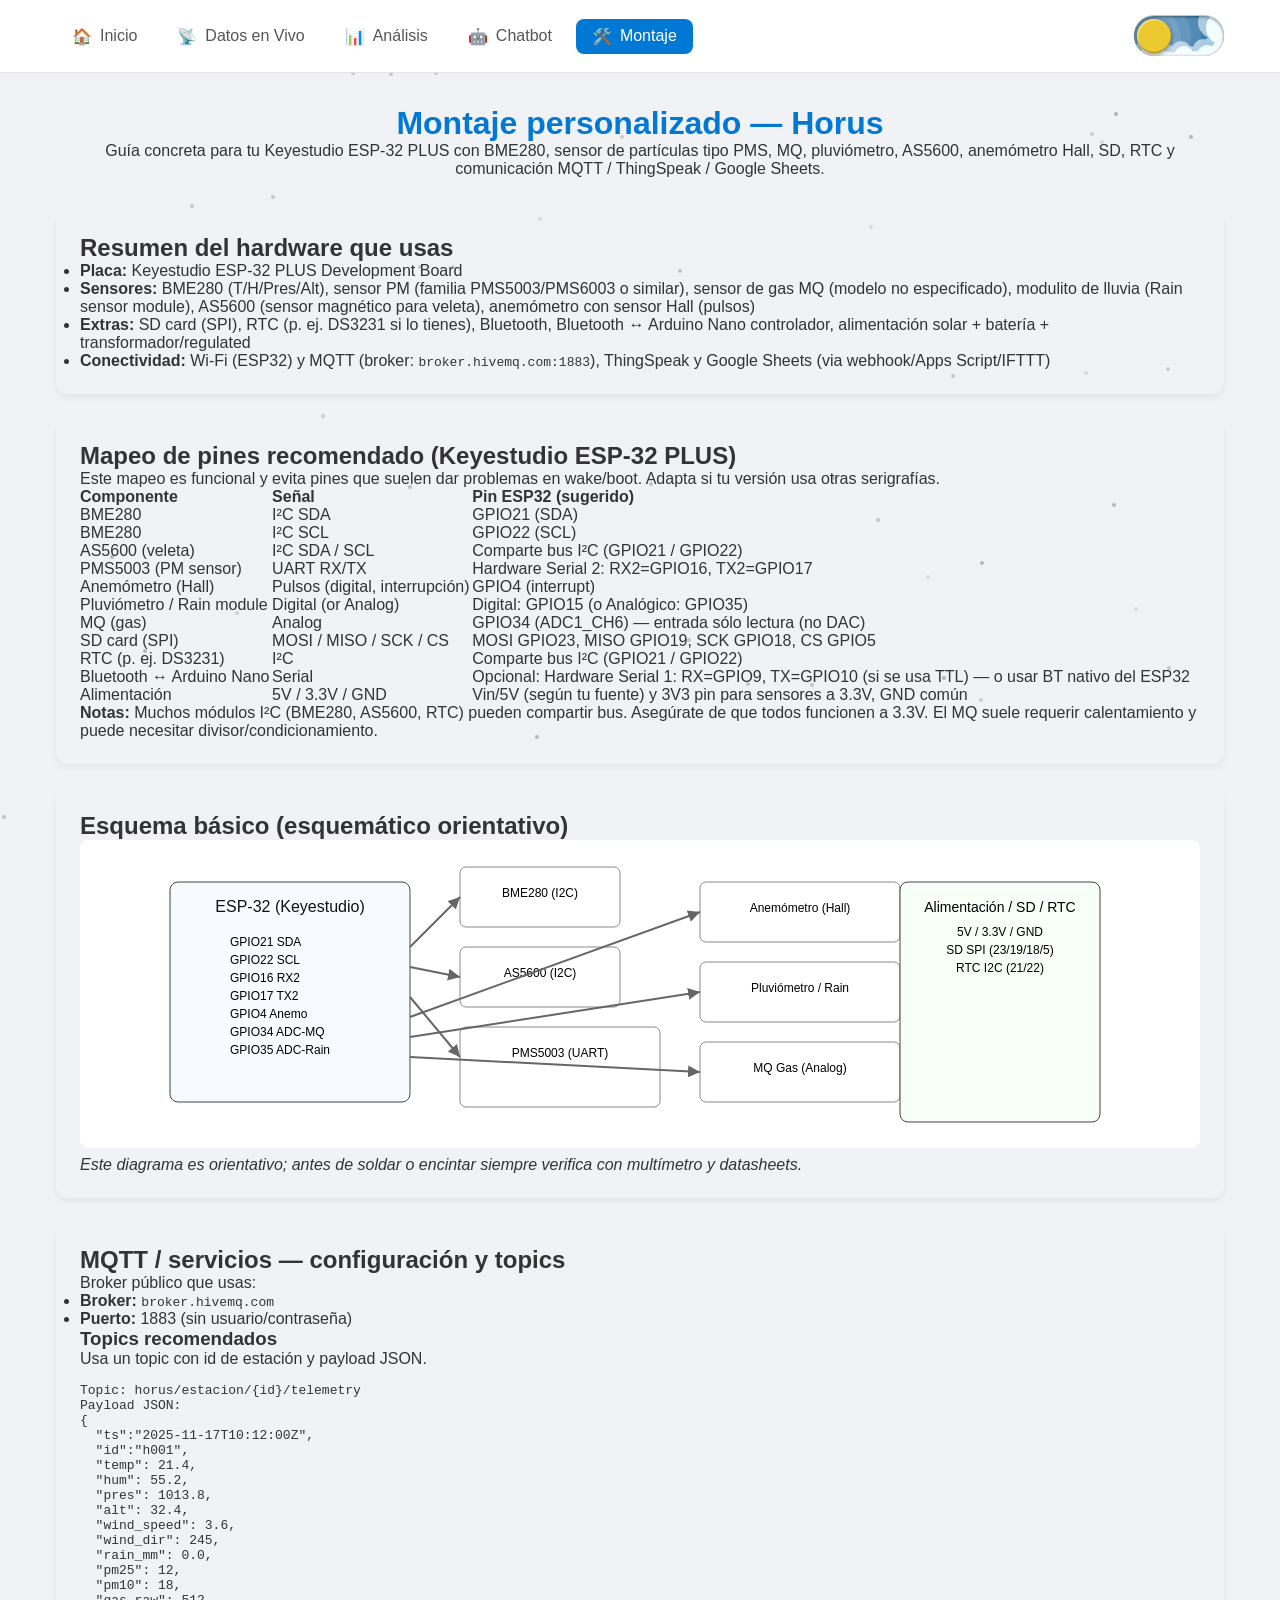
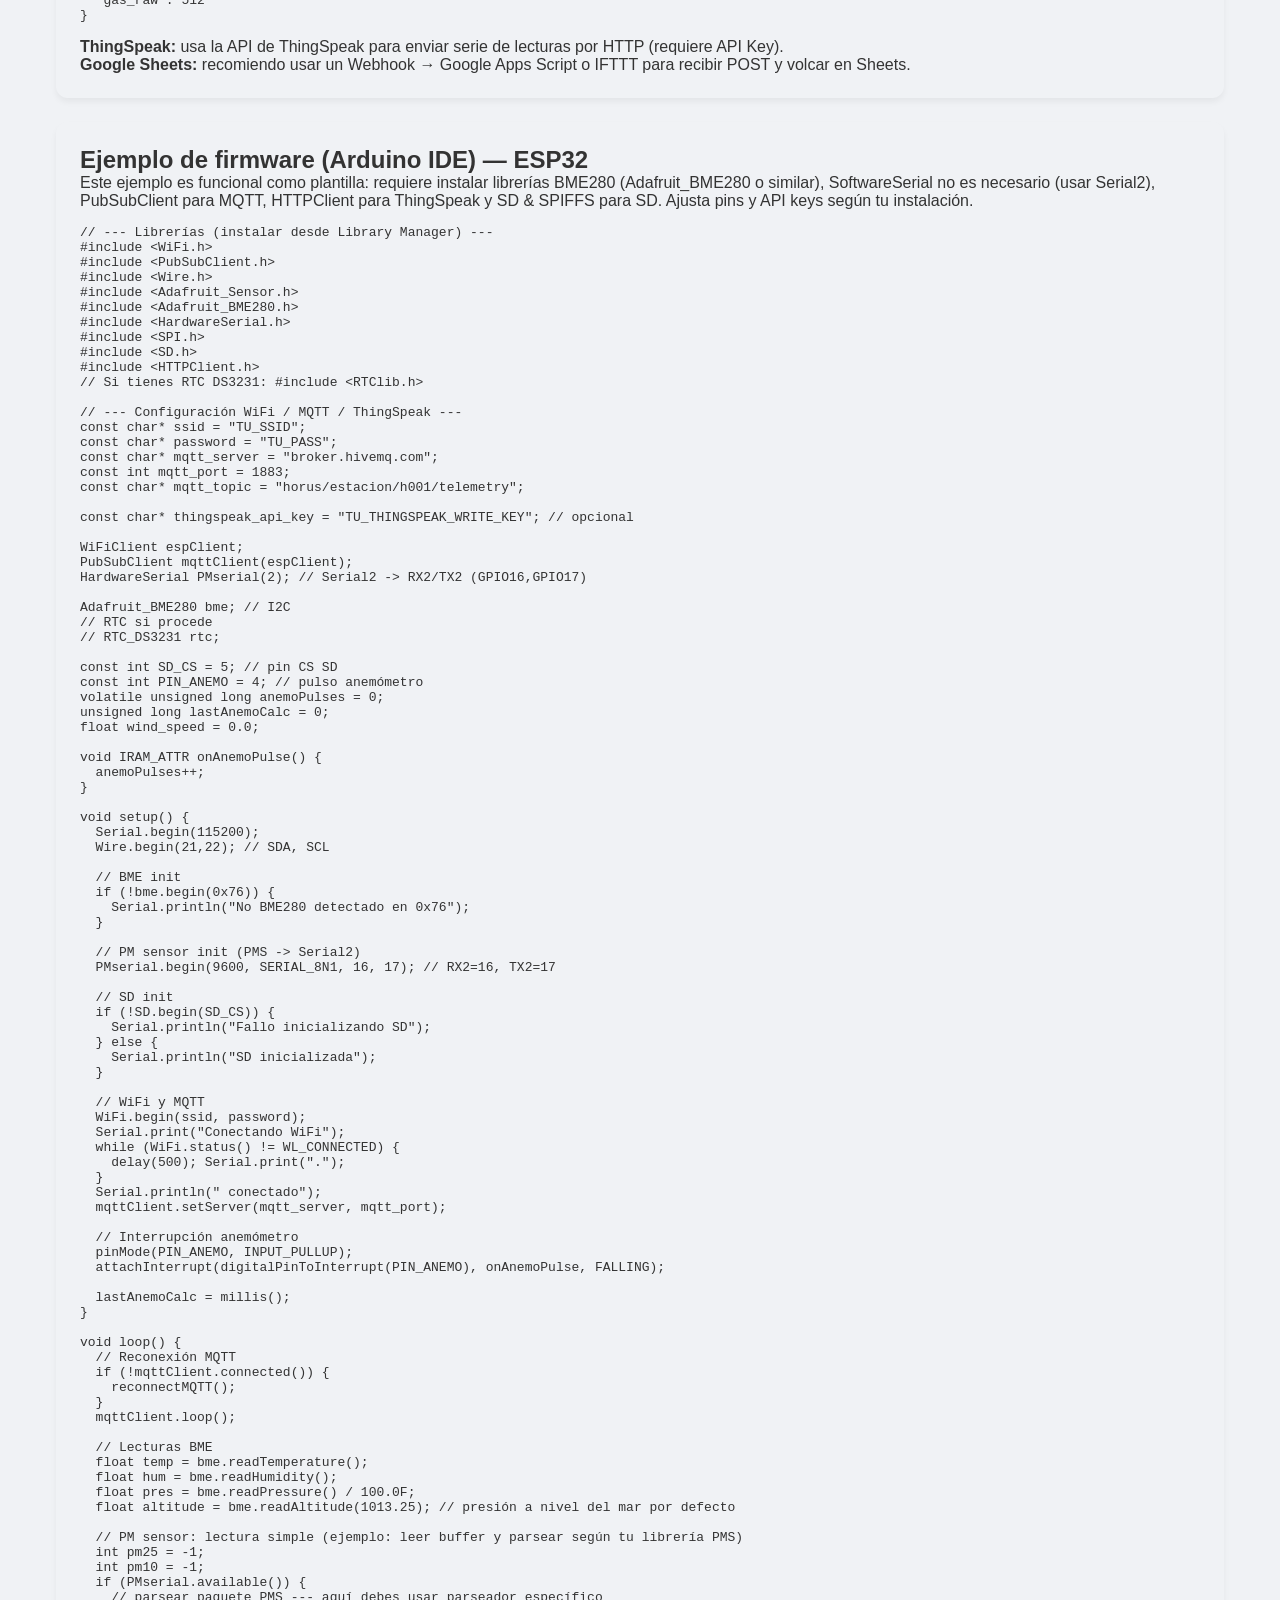
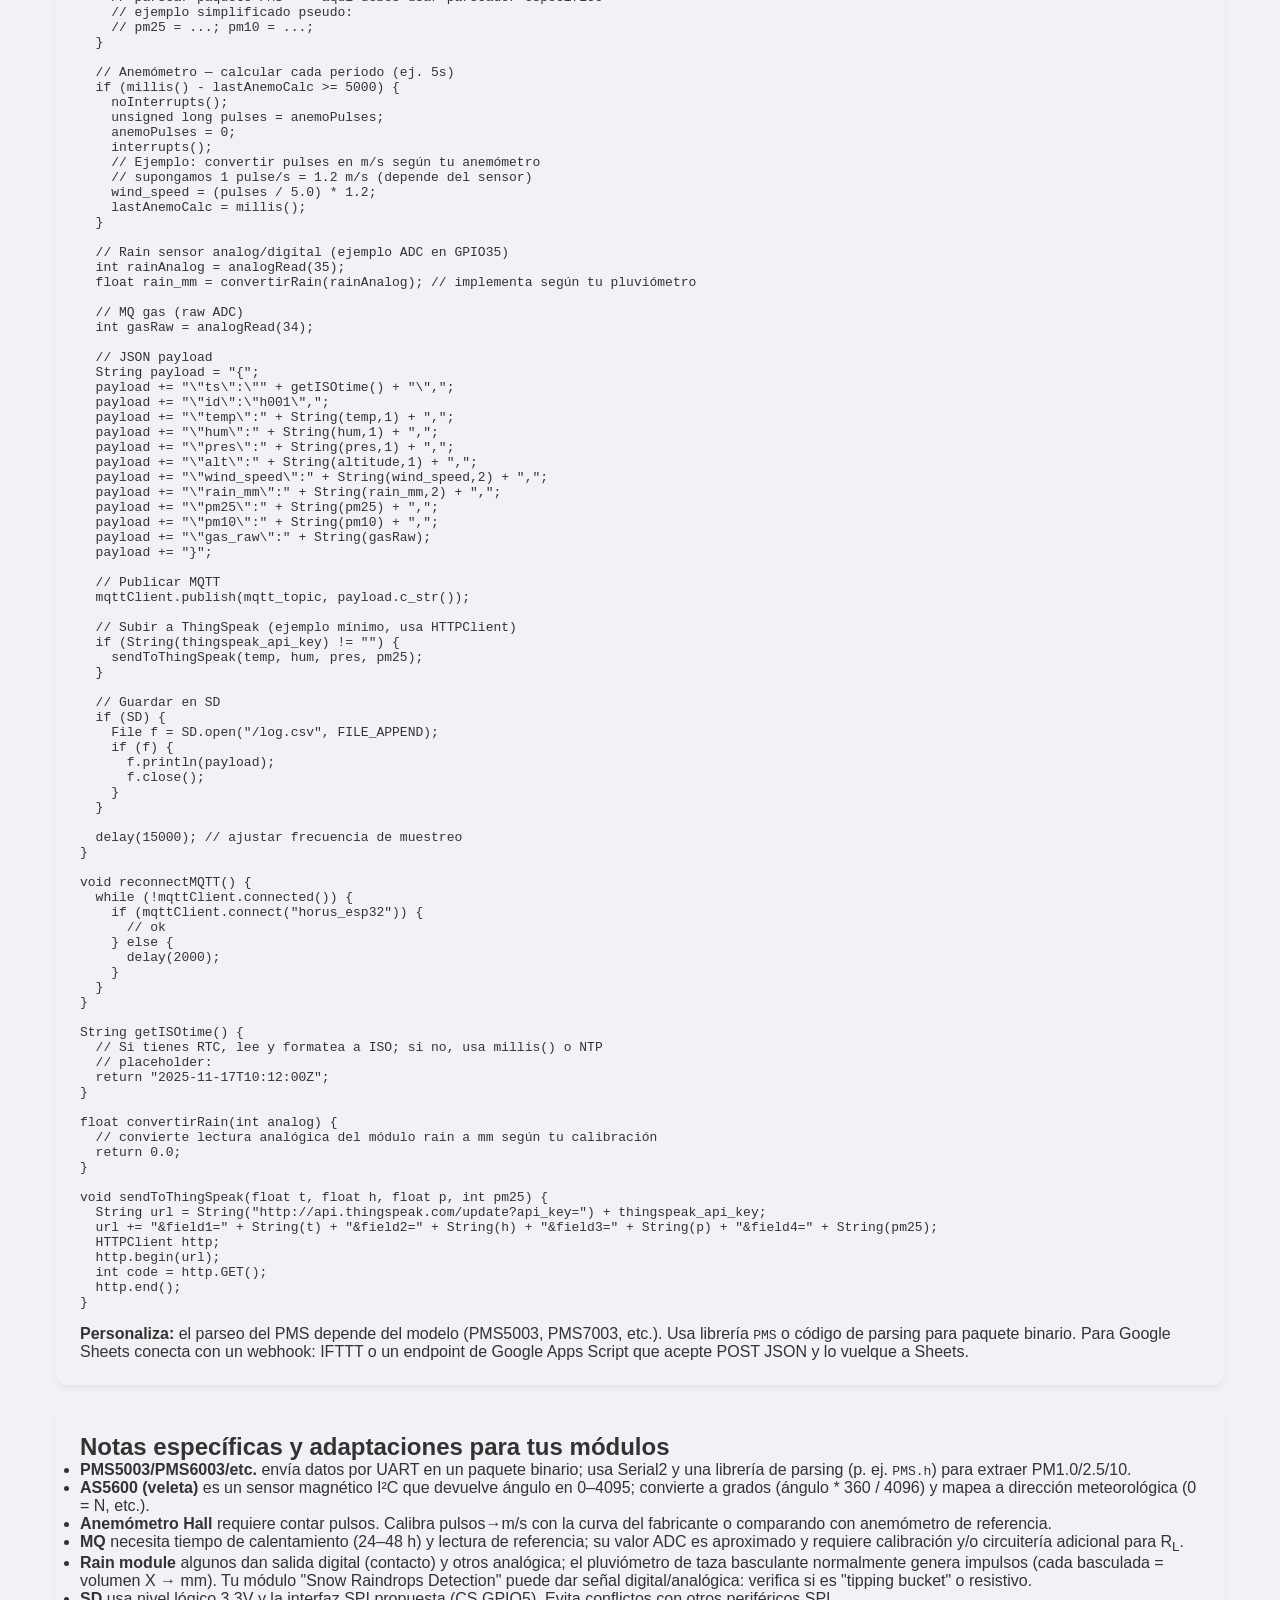
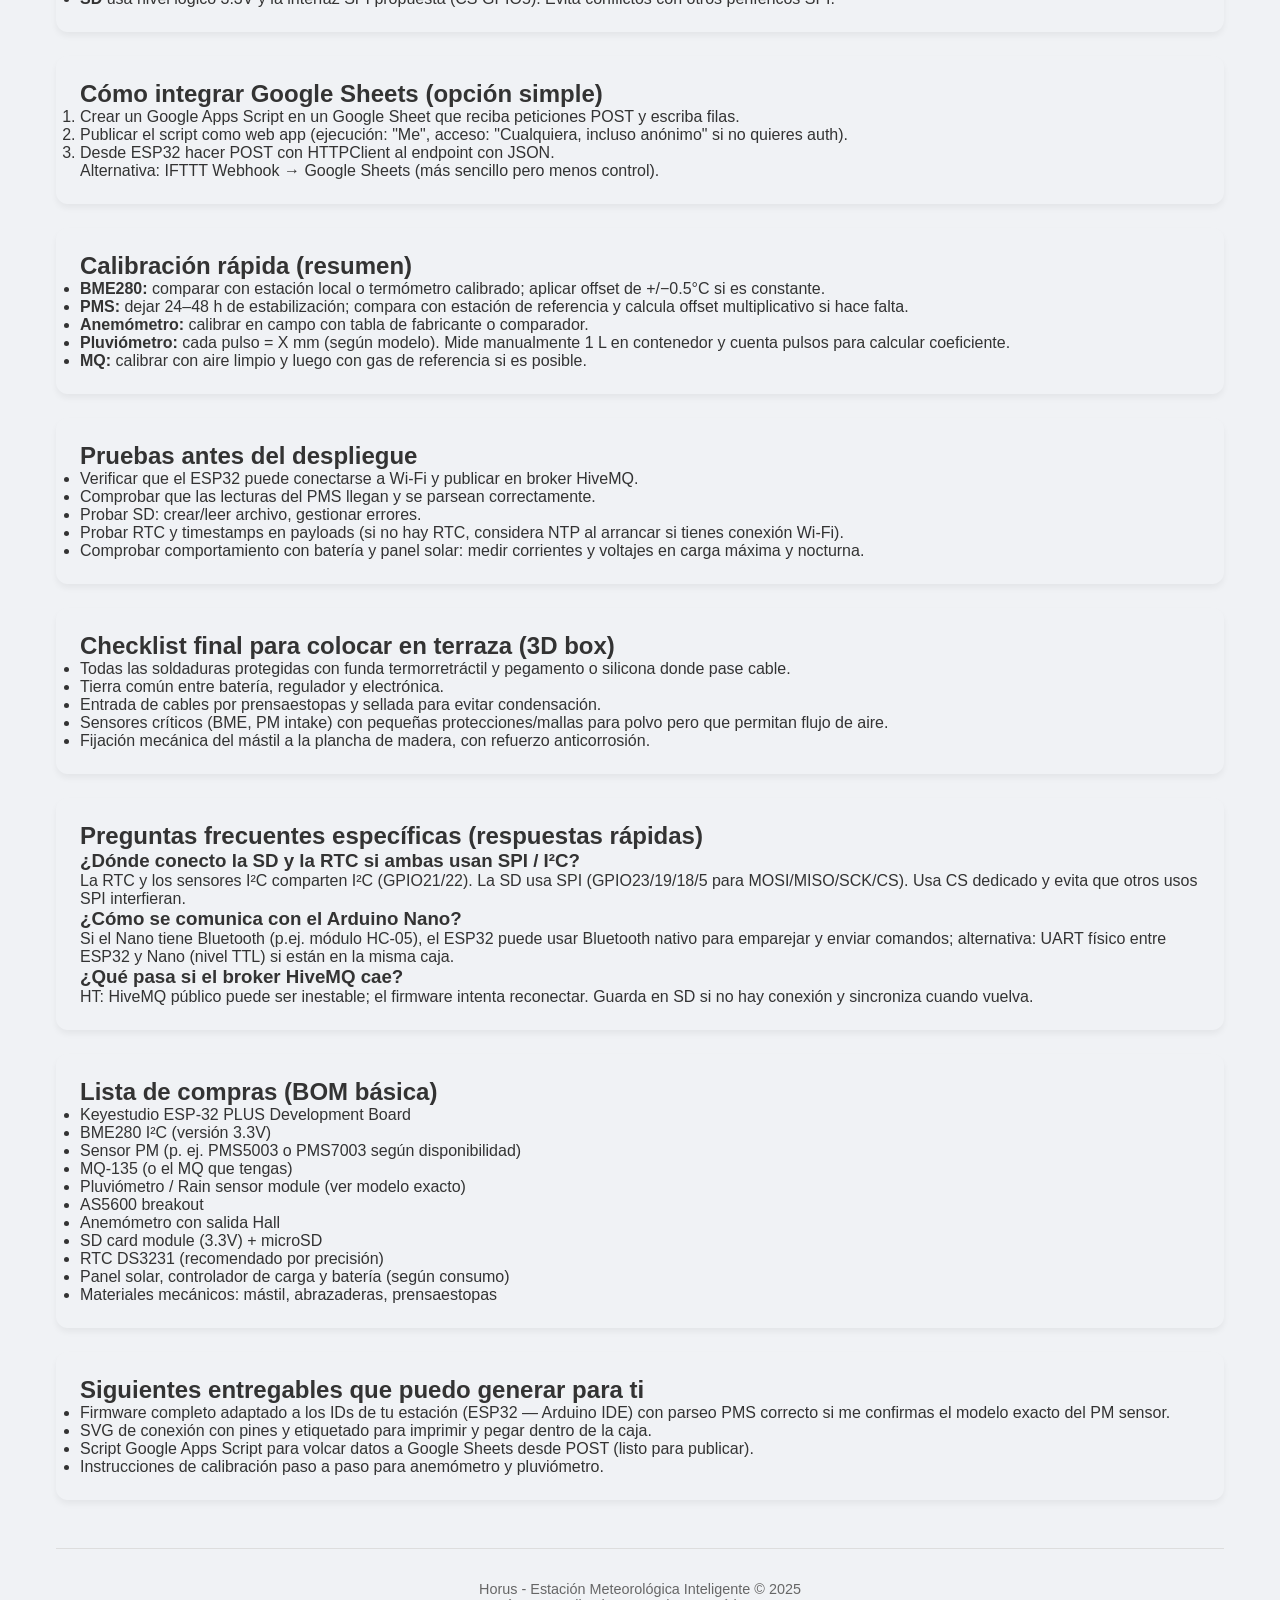
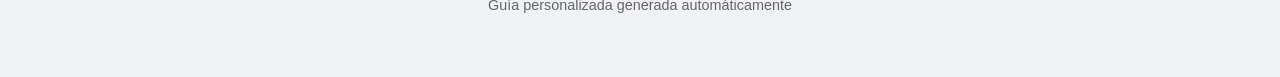
==== commit 9c38f84d: "Update montaje.html" ====
--- a/html/montaje.html
+++ b/html/montaje.html
@@ -3,7 +3,7 @@
 <head>
   <meta charset="UTF-8" />
   <meta name="viewport" content="width=device-width, initial-scale=1.0"/>
-  <title>Horus - Montaje de la Estación</title>
+  <title>Horus - Montaje Personalizado</title>
   <link rel="stylesheet" href="../css/style.css" />
   <link rel="stylesheet" href="../css/index.css" />
 </head>
@@ -34,7 +34,6 @@
           <div class="theme-switch__container">
             <div class="theme-switch__clouds"></div>
             <div class="theme-switch__stars-container">
-              <!-- SVG de estrellas (omitido por brevedad en nav) -->
               <svg xmlns="http://www.w3.org/2000/svg" viewBox="0 0 144 55" fill="none"><path d="" fill="currentColor"/></svg>
             </div>
             <div class="theme-switch__circle-container">
@@ -54,243 +53,421 @@
 
   <div class="container">
     <header>
-      <h1>Montaje: Cómo construir la estación Horus</h1>
-      <p>Guía práctica paso a paso para montar, cablear, configurar y poner en servicio la estación meteorológica.</p>
+      <h1>Montaje personalizado — Horus</h1>
+      <p>Guía concreta para tu Keyestudio ESP-32 PLUS con BME280, sensor de partículas tipo PMS, MQ, pluviómetro, AS5600, anemómetro Hall, SD, RTC y comunicación MQTT / ThingSpeak / Google Sheets.</p>
     </header>
 
     <main class="dashboard">
+
       <div class="card features">
-        <h2>¿Qué objetivo tiene esta guía?</h2>
-        <p>Explicar de forma clara y reproducible cómo montar la estación Horus: componentes necesarios, conexión eléctrica y de sensores, configuración del firmware (ESP/Arduino), puesta en red vía MQTT, calibración y pruebas. Está pensada para alguien con conocimientos básicos de electrónica y programación embedded.</p>
-      </div>
-
-      <div class="card system-info">
-        <h2>¿Qué componentes necesito?</h2>
-        <ul>
-          <li><strong>Controlador</strong>: ESP32 (recomendado) o ESP8266 / Arduino + módulo Wi-Fi.</li>
-          <li><strong>Sensores</strong>:
-            <ul>
-              <li>Temperatura y humedad: SHT31 / DHT22 (SHT31 recomendado por precisión).</li>
-              <li>Presión atmosférica: BMP388 o BME280 (BME280 incluye humedad).</li>
-              <li>Viento: anemómetro (salida impulsos o analógica) y veleta (potenciómetro o sensor magnético).</li>
-              <li>Precipitación: pluviómetro (taza basculante con interruptor reed).</li>
-              <li>Calidad del aire: sensor PM2.5/PM10 (SDS011, PMS7003 o similares).</li>
-              <li>Nivel de gas (opcional): MQ-135 u otro sensor de gases.</li>
-            </ul>
-          </li>
-          <li><strong>Fuente de alimentación</strong>: 5V/3A o fuente según consumo total; regulator si usas 12V solar/batería.</li>
-          <li><strong>Batería / Energía solar</strong> (opcional): panel solar + controlador de carga + batería de 12V/7Ah según autonomía deseada.</li>
-          <li><strong>Caja/Estación meteorológica</strong>: carcasa IP65 para electrónica, mástil o poste para sensores, ventilación aspirada si es necesario.</li>
-          <li><strong>Elementos mecánicos</strong>: abrazaderas, tornillos inox, junta de silicona, mástil, soportes.</li>
-          <li><strong>Herramientas</strong>: soldador, estaño, multímetro, pelacables, destornilladores, taladro, cinta aislante termo-retráctil.</li>
-        </ul>
-      </div>
-
-      <div class="card quick-access">
-        <h2>¿Qué documentación/archivos de firmware necesitaré?</h2>
-        <ul>
-          <li>Firmware para ESP32 que lea sensores y publique en MQTT (ej. basado en Arduino/PlatformIO o ESPHome).</li>
-          <li>Script de calibración y escalado para anemómetro/veleta y pluviómetro.</li>
-          <li>Credenciales Wi-Fi y configurador de topics MQTT.</li>
-          <li>Fichas técnicas (datasheets) de sensores para tensiones y pines.</li>
-        </ul>
-      </div>
-
-      <div class="card system-info">
-        <h2>¿Cómo se cablea la estación? (Esquema general)</h2>
-        <p>Descripción general: los sensores conectan al microcontrolador (I²C, UART, digital), la alimentación alimenta todo y el micro publica por MQTT.</p>
-
-        <!-- Diagrama SVG simple (esquemático, no pretende sustituir un PCB ni un diagrama profesional) -->
+        <h2>Resumen del hardware que usas</h2>
+        <ul>
+          <li><strong>Placa:</strong> Keyestudio ESP-32 PLUS Development Board</li>
+          <li><strong>Sensores:</strong> BME280 (T/H/Pres/Alt), sensor PM (familia PMS5003/PMS6003 o similar), sensor de gas MQ (modelo no especificado), modulito de lluvia (Rain sensor module), AS5600 (sensor magnético para veleta), anemómetro con sensor Hall (pulsos)</li>
+          <li><strong>Extras:</strong> SD card (SPI), RTC (p. ej. DS3231 si lo tienes), Bluetooth, Bluetooth ↔ Arduino Nano controlador, alimentación solar + batería + transformador/regulated</li>
+          <li><strong>Conectividad:</strong> Wi-Fi (ESP32) y MQTT (broker: <code>broker.hivemq.com:1883</code>), ThingSpeak y Google Sheets (via webhook/Apps Script/IFTTT)</li>
+        </ul>
+      </div>
+
+      <div class="card system-info">
+        <h2>Mapeo de pines recomendado (Keyestudio ESP-32 PLUS)</h2>
+        <p>Este mapeo es funcional y evita pines que suelen dar problemas en wake/boot. Adapta si tu versión usa otras serigrafías.</p>
+
+        <table style="width:100%; border-collapse:collapse;">
+          <tr><th style="text-align:left">Componente</th><th style="text-align:left">Señal</th><th style="text-align:left">Pin ESP32 (sugerido)</th></tr>
+          <tr><td>BME280</td><td>I²C SDA</td><td>GPIO21 (SDA)</td></tr>
+          <tr><td>BME280</td><td>I²C SCL</td><td>GPIO22 (SCL)</td></tr>
+          <tr><td>AS5600 (veleta)</td><td>I²C SDA / SCL</td><td>Comparte bus I²C (GPIO21 / GPIO22)</td></tr>
+          <tr><td>PMS5003 (PM sensor)</td><td>UART RX/TX</td><td>Hardware Serial 2: RX2=GPIO16, TX2=GPIO17</td></tr>
+          <tr><td>Anemómetro (Hall)</td><td>Pulsos (digital, interrupción)</td><td>GPIO4 (interrupt)</td></tr>
+          <tr><td>Pluviómetro / Rain module</td><td>Digital (or Analog)</td><td>Digital: GPIO15 (o Analógico: GPIO35)</td></tr>
+          <tr><td>MQ (gas)</td><td>Analog</td><td>GPIO34 (ADC1_CH6) — entrada sólo lectura (no DAC)</td></tr>
+          <tr><td>SD card (SPI)</td><td>MOSI / MISO / SCK / CS</td><td>MOSI GPIO23, MISO GPIO19, SCK GPIO18, CS GPIO5</td></tr>
+          <tr><td>RTC (p. ej. DS3231)</td><td>I²C</td><td>Comparte bus I²C (GPIO21 / GPIO22)</td></tr>
+          <tr><td>Bluetooth ↔ Arduino Nano</td><td>Serial</td><td>Opcional: Hardware Serial 1: RX=GPIO9, TX=GPIO10 (si se usa TTL) — o usar BT nativo del ESP32</td></tr>
+          <tr><td>Alimentación</td><td>5V / 3.3V / GND</td><td>Vin/5V (según tu fuente) y 3V3 pin para sensores a 3.3V, GND común</td></tr>
+        </table>
+
+        <p><strong>Notas:</strong> Muchos módulos I²C (BME280, AS5600, RTC) pueden compartir bus. Asegúrate de que todos funcionen a 3.3V. El MQ suele requerir calentamiento y puede necesitar divisor/condicionamiento.</p>
+      </div>
+
+      <div class="card features">
+        <h2>Esquema básico (esquemático orientativo)</h2>
         <div style="overflow:auto; background:#fff; padding:12px; border-radius:8px;">
-          <svg width="100%" height="220" viewBox="0 0 1000 300" xmlns="http://www.w3.org/2000/svg" role="img" aria-label="Esquema de conexión simple">
-            <!-- ESP32 box -->
-            <rect x="40" y="40" width="220" height="180" rx="8" fill="#f5f7fb" stroke="#333"/>
-            <text x="150" y="70" font-size="16" text-anchor="middle" fill="#111">ESP32</text>
-            <text x="90" y="100" font-size="12" fill="#111">3V3, GND</text>
-            <text x="90" y="120" font-size="12" fill="#111">I2C (SDA/SCL)</text>
-            <text x="90" y="140" font-size="12" fill="#111">UART (RX/TX)</text>
-            <text x="90" y="160" font-size="12" fill="#111">GPIO digitales</text>
-
-            <!-- Sensors -->
-            <rect x="320" y="20" width="200" height="70" rx="6" fill="#fff"/>
-            <text x="420" y="50" font-size="14" text-anchor="middle">BME280 (I²C)</text>
-            <line x1="260" y1="90" x2="320" y2="60" stroke="#666" stroke-width="2" marker-end="url(#arrow)"/>
-            <text x="285" y="75" font-size="12" fill="#222">SDA / SCL</text>
-
-            <rect x="320" y="110" width="200" height="70" rx="6" fill="#fff"/>
-            <text x="420" y="145" font-size="14" text-anchor="middle">PM sensor (UART)</text>
-            <line x1="260" y1="140" x2="320" y2="145" stroke="#666" stroke-width="2" marker-end="url(#arrow)"/>
-            <text x="285" y="130" font-size="12" fill="#222">RX / TX</text>
-
-            <rect x="560" y="40" width="340" height="200" rx="8" fill="#f5f7fb" stroke="#333"/>
-            <text x="730" y="70" font-size="14" text-anchor="middle" fill="#111">Anemómetro / Pluviómetro / Veleta</text>
-
-            <!-- Power -->
-            <line x1="150" y1="220" x2="150" y2="280" stroke="#e67e22" stroke-width="4"/>
-            <text x="150" y="295" font-size="12" text-anchor="middle" fill="#111">5V / GND (Fuente)</text>
+          <!-- Simple SVG esquemático -->
+          <svg width="100%" height="280" viewBox="0 0 1000 280" xmlns="http://www.w3.org/2000/svg" role="img" aria-label="Esquema de conexión">
+            <rect x="30" y="30" width="240" height="220" rx="8" fill="#f7fbff" stroke="#444"/>
+            <text x="150" y="60" font-size="16" text-anchor="middle" fill="#111">ESP-32 (Keyestudio)</text>
+            <text x="90" y="94" font-size="12">GPIO21 SDA</text>
+            <text x="90" y="112" font-size="12">GPIO22 SCL</text>
+            <text x="90" y="130" font-size="12">GPIO16 RX2</text>
+            <text x="90" y="148" font-size="12">GPIO17 TX2</text>
+            <text x="90" y="166" font-size="12">GPIO4 Anemo</text>
+            <text x="90" y="184" font-size="12">GPIO34 ADC-MQ</text>
+            <text x="90" y="202" font-size="12">GPIO35 ADC-Rain</text>
+
+            <rect x="320" y="15" width="160" height="60" rx="6" fill="#fff" stroke="#888"/>
+            <text x="400" y="45" font-size="12" text-anchor="middle">BME280 (I2C)</text>
+            <line x1="270" y1="95" x2="320" y2="45" stroke="#666" stroke-width="2" marker-end="url(#arr)"/>
+
+            <rect x="320" y="95" width="160" height="60" rx="6" fill="#fff" stroke="#888"/>
+            <text x="400" y="125" font-size="12" text-anchor="middle">AS5600 (I2C)</text>
+            <line x1="270" y1="115" x2="320" y2="125" stroke="#666" stroke-width="2" marker-end="url(#arr)"/>
+
+            <rect x="320" y="175" width="200" height="80" rx="6" fill="#fff" stroke="#888"/>
+            <text x="420" y="205" font-size="12" text-anchor="middle">PMS5003 (UART)</text>
+            <line x1="270" y1="145" x2="320" y2="205" stroke="#666" stroke-width="2" marker-end="url(#arr)"/>
+
+            <rect x="560" y="30" width="200" height="60" rx="6" fill="#fff" stroke="#888"/>
+            <text x="660" y="60" font-size="12" text-anchor="middle">Anemómetro (Hall)</text>
+            <line x1="270" y1="165" x2="560" y2="60" stroke="#666" stroke-width="2" marker-end="url(#arr)"/>
+
+            <rect x="560" y="110" width="200" height="60" rx="6" fill="#fff" stroke="#888"/>
+            <text x="660" y="140" font-size="12" text-anchor="middle">Pluviómetro / Rain</text>
+            <line x1="270" y1="185" x2="560" y2="140" stroke="#666" stroke-width="2" marker-end="url(#arr)"/>
+
+            <rect x="560" y="190" width="200" height="60" rx="6" fill="#fff" stroke="#888"/>
+            <text x="660" y="220" font-size="12" text-anchor="middle">MQ Gas (Analog)</text>
+            <line x1="270" y1="205" x2="560" y2="220" stroke="#666" stroke-width="2" marker-end="url(#arr)"/>
+
+            <rect x="760" y="30" width="200" height="240" rx="8" fill="#f7fff7" stroke="#444"/>
+            <text x="860" y="60" font-size="14" text-anchor="middle">Alimentación / SD / RTC</text>
+            <text x="860" y="84" font-size="12" text-anchor="middle">5V / 3.3V / GND</text>
+            <text x="860" y="102" font-size="12" text-anchor="middle">SD SPI (23/19/18/5)</text>
+            <text x="860" y="120" font-size="12" text-anchor="middle">RTC I2C (21/22)</text>
 
             <defs>
-              <marker id="arrow" viewBox="0 0 10 10" refX="10" refY="5" markerWidth="6" markerHeight="6" orient="auto-start-reverse">
+              <marker id="arr" viewBox="0 0 10 10" refX="10" refY="5" markerWidth="6" markerHeight="6" orient="auto-start-reverse">
                 <path d="M 0 0 L 10 5 L 0 10 z" fill="#666" />
               </marker>
             </defs>
           </svg>
         </div>
-
-        <p style="margin-top:8px;">Nota: revisa las tensiones: la mayoría de sensores I²C trabajan a 3.3V; evita alimentar sensores 5V al bus I²C sin conversión. Usa convertidores de nivel si es necesario.</p>
+        <p style="margin-top:8px;"><em>Este diagrama es orientativo; antes de soldar o encintar siempre verifica con multímetro y datasheets.</em></p>
+      </div>
+
+      <div class="card system-info">
+        <h2>MQTT / servicios — configuración y topics</h2>
+        <p>Broker público que usas:</p>
+        <ul>
+          <li><strong>Broker:</strong> <code>broker.hivemq.com</code></li>
+          <li><strong>Puerto:</strong> 1883 (sin usuario/contraseña)</li>
+        </ul>
+
+        <h3>Topics recomendados</h3>
+        <p>Usa un topic con id de estación y payload JSON.</p>
+        <pre><code>
+Topic: horus/estacion/{id}/telemetry
+Payload JSON:
+{
+  "ts":"2025-11-17T10:12:00Z",
+  "id":"h001",
+  "temp": 21.4,
+  "hum": 55.2,
+  "pres": 1013.8,
+  "alt": 32.4,
+  "wind_speed": 3.6,
+  "wind_dir": 245,
+  "rain_mm": 0.0,
+  "pm25": 12,
+  "pm10": 18,
+  "gas_raw": 512
+}
+        </code></pre>
+
+        <p><strong>ThingSpeak:</strong> usa la API de ThingSpeak para enviar serie de lecturas por HTTP (requiere API Key).<br>
+        <strong>Google Sheets:</strong> recomiendo usar un Webhook → Google Apps Script o IFTTT para recibir POST y volcar en Sheets.</p>
       </div>
 
       <div class="card features">
-        <h2>¿Paso a paso: montaje físico?</h2>
-        <ol>
-          <li><strong>Prepara la carcasa:</strong> taladra los orificios para montaje del mástil, sellos y pasacables. Usa prensaestopas para sellado.</li>
-          <li><strong>Instala el microcontrolador:</strong> fija la placa en la carcasa sobre separadores; deja acceso a microUSB o entrada de alimentación.</li>
-          <li><strong>Ubica sensores en soportes adecuados:</strong> anemómetro y veleta en el mástil más alto; pluviómetro en un lugar sin obstrucciones; el sensor de temperatura/ humedad en una garita o pantalla radiaciona ventilada a ~1.5–2m del suelo.</li>
-          <li><strong>Cableado:</strong> lleva cables desde cada sensor hacia la caja. Utiliza conectores rápidos (JST) y protege las soldaduras con tubo termorretráctil.</li>
-          <li><strong>Alimentación:</strong> conecta la fuente a la entrada principal; si usas batería/solar, instala regulador y fusible.</li>
-          <li><strong>Comprueba polaridades y tensiones:</strong> con multímetro verifica 3.3V/5V, GND y continuidad de tierra.</li>
-          <li><strong>Sellado:</strong> aplica sellador en pasacables y junta de la tapa. Asegura ventilación pasiva para sensores sensibles (no hermetizar completamente).</li>
-        </ol>
-      </div>
-
-      <div class="card system-info">
-        <h2>¿Cómo programo el micro para enviar datos por MQTT?</h2>
-        <p>Ejemplo mínimo (esquema): el micro lee sensores (I²C/UART/digital), construye JSON y lo publica en `horus/estacion/lecturas`.</p>
-
-        <h3>Ejemplo (pseudocódigo / snippet Arduino para ESP32)</h3>
+        <h2>Ejemplo de firmware (Arduino IDE) — ESP32</h2>
+        <p>Este ejemplo es funcional como plantilla: requiere instalar librerías BME280 (Adafruit_BME280 o similar), SoftwareSerial no es necesario (usar Serial2), PubSubClient para MQTT, HTTPClient para ThingSpeak y SD &amp; SPIFFS para SD. Ajusta pins y API keys según tu instalación.</p>
+
         <pre><code>
-// Conexión WiFi y MQTT
+// --- Librerías (instalar desde Library Manager) ---
 #include &lt;WiFi.h&gt;
 #include &lt;PubSubClient.h&gt;
 #include &lt;Wire.h&gt;
-// Includes de sensores (BME280, PMS, etc.)
-
+#include &lt;Adafruit_Sensor.h&gt;
+#include &lt;Adafruit_BME280.h&gt;
+#include &lt;HardwareSerial.h&gt;
+#include &lt;SPI.h&gt;
+#include &lt;SD.h&gt;
+#include &lt;HTTPClient.h&gt;
+// Si tienes RTC DS3231: #include &lt;RTClib.h&gt;
+
+// --- Configuración WiFi / MQTT / ThingSpeak ---
 const char* ssid = "TU_SSID";
-const char* pass = "TU_PASS";
-const char* mqtt_server = "broker.tu.dominio";
+const char* password = "TU_PASS";
+const char* mqtt_server = "broker.hivemq.com";
 const int mqtt_port = 1883;
-const char* topic = "horus/estacion/lecturas";
+const char* mqtt_topic = "horus/estacion/h001/telemetry";
+
+const char* thingspeak_api_key = "TU_THINGSPEAK_WRITE_KEY"; // opcional
 
 WiFiClient espClient;
-PubSubClient client(espClient);
+PubSubClient mqttClient(espClient);
+HardwareSerial PMserial(2); // Serial2 -> RX2/TX2 (GPIO16,GPIO17)
+
+Adafruit_BME280 bme; // I2C
+// RTC si procede
+// RTC_DS3231 rtc;
+
+const int SD_CS = 5; // pin CS SD
+const int PIN_ANEMO = 4; // pulso anemómetro
+volatile unsigned long anemoPulses = 0;
+unsigned long lastAnemoCalc = 0;
+float wind_speed = 0.0;
+
+void IRAM_ATTR onAnemoPulse() {
+  anemoPulses++;
+}
 
 void setup() {
   Serial.begin(115200);
-  WiFi.begin(ssid, pass);
-  while (WiFi.status() != WL_CONNECTED) delay(500);
-  client.setServer(mqtt_server, mqtt_port);
-  // Init sensores (I2C, UART)
+  Wire.begin(21,22); // SDA, SCL
+
+  // BME init
+  if (!bme.begin(0x76)) {
+    Serial.println("No BME280 detectado en 0x76");
+  }
+
+  // PM sensor init (PMS -> Serial2)
+  PMserial.begin(9600, SERIAL_8N1, 16, 17); // RX2=16, TX2=17
+
+  // SD init
+  if (!SD.begin(SD_CS)) {
+    Serial.println("Fallo inicializando SD");
+  } else {
+    Serial.println("SD inicializada");
+  }
+
+  // WiFi y MQTT
+  WiFi.begin(ssid, password);
+  Serial.print("Conectando WiFi");
+  while (WiFi.status() != WL_CONNECTED) {
+    delay(500); Serial.print(".");
+  }
+  Serial.println(" conectado");
+  mqttClient.setServer(mqtt_server, mqtt_port);
+
+  // Interrupción anemómetro
+  pinMode(PIN_ANEMO, INPUT_PULLUP);
+  attachInterrupt(digitalPinToInterrupt(PIN_ANEMO), onAnemoPulse, FALLING);
+
+  lastAnemoCalc = millis();
 }
 
 void loop() {
-  if (!client.connected()) {
-    // reconexión MQTT
-  }
-  // leer sensores
-  float temp = obtenerTemperatura();
-  float hum = obtenerHumedad();
-  float pres = obtenerPresion();
-  int pm25 = obtenerPM25();
-  // construir JSON simple
-  String payload = "{\"temp\": " + String(temp) + ", \"hum\": " + String(hum) + ", \"pres\": " + String(pres) + ", \"pm25\": " + String(pm25) + "}";
-  client.publish(topic, payload.c_str());
-  delay(15000); // publicar cada 15s (ajustable)
+  // Reconexión MQTT
+  if (!mqttClient.connected()) {
+    reconnectMQTT();
+  }
+  mqttClient.loop();
+
+  // Lecturas BME
+  float temp = bme.readTemperature();
+  float hum = bme.readHumidity();
+  float pres = bme.readPressure() / 100.0F;
+  float altitude = bme.readAltitude(1013.25); // presión a nivel del mar por defecto
+
+  // PM sensor: lectura simple (ejemplo: leer buffer y parsear según tu librería PMS)
+  int pm25 = -1;
+  int pm10 = -1;
+  if (PMserial.available()) {
+    // parsear paquete PMS --- aquí debes usar parseador específico
+    // ejemplo simplificado pseudo:
+    // pm25 = ...; pm10 = ...;
+  }
+
+  // Anemómetro — calcular cada periodo (ej. 5s)
+  if (millis() - lastAnemoCalc >= 5000) {
+    noInterrupts();
+    unsigned long pulses = anemoPulses;
+    anemoPulses = 0;
+    interrupts();
+    // Ejemplo: convertir pulses en m/s según tu anemómetro
+    // supongamos 1 pulse/s = 1.2 m/s (depende del sensor)
+    wind_speed = (pulses / 5.0) * 1.2;
+    lastAnemoCalc = millis();
+  }
+
+  // Rain sensor analog/digital (ejemplo ADC en GPIO35)
+  int rainAnalog = analogRead(35);
+  float rain_mm = convertirRain(rainAnalog); // implementa según tu pluviómetro
+
+  // MQ gas (raw ADC)
+  int gasRaw = analogRead(34);
+
+  // JSON payload
+  String payload = "{";
+  payload += "\"ts\":\"" + getISOtime() + "\",";
+  payload += "\"id\":\"h001\",";
+  payload += "\"temp\":" + String(temp,1) + ",";
+  payload += "\"hum\":" + String(hum,1) + ",";
+  payload += "\"pres\":" + String(pres,1) + ",";
+  payload += "\"alt\":" + String(altitude,1) + ",";
+  payload += "\"wind_speed\":" + String(wind_speed,2) + ",";
+  payload += "\"rain_mm\":" + String(rain_mm,2) + ",";
+  payload += "\"pm25\":" + String(pm25) + ",";
+  payload += "\"pm10\":" + String(pm10) + ",";
+  payload += "\"gas_raw\":" + String(gasRaw);
+  payload += "}";
+
+  // Publicar MQTT
+  mqttClient.publish(mqtt_topic, payload.c_str());
+
+  // Subir a ThingSpeak (ejemplo mínimo, usa HTTPClient)
+  if (String(thingspeak_api_key) != "") {
+    sendToThingSpeak(temp, hum, pres, pm25);
+  }
+
+  // Guardar en SD
+  if (SD) {
+    File f = SD.open("/log.csv", FILE_APPEND);
+    if (f) {
+      f.println(payload);
+      f.close();
+    }
+  }
+
+  delay(15000); // ajustar frecuencia de muestreo
+}
+
+void reconnectMQTT() {
+  while (!mqttClient.connected()) {
+    if (mqttClient.connect("horus_esp32")) {
+      // ok
+    } else {
+      delay(2000);
+    }
+  }
+}
+
+String getISOtime() {
+  // Si tienes RTC, lee y formatea a ISO; si no, usa millis() o NTP
+  // placeholder:
+  return "2025-11-17T10:12:00Z";
+}
+
+float convertirRain(int analog) {
+  // convierte lectura analógica del módulo rain a mm según tu calibración
+  return 0.0;
+}
+
+void sendToThingSpeak(float t, float h, float p, int pm25) {
+  String url = String("http://api.thingspeak.com/update?api_key=") + thingspeak_api_key;
+  url += "&field1=" + String(t) + "&field2=" + String(h) + "&field3=" + String(p) + "&field4=" + String(pm25);
+  HTTPClient http;
+  http.begin(url);
+  int code = http.GET();
+  http.end();
 }
         </code></pre>
 
-        <p><strong>Consejo:</strong> usa QoS 1 si tu broker lo soporta para asegurar entrega, y añade timestamps (UTC). Si usas ESPHome, la configuración YAML tiene integraciones para los sensores más comunes y publica automáticamente en MQTT o a Home Assistant.</p>
+        <p><strong>Personaliza:</strong> el parseo del PMS depende del modelo (PMS5003, PMS7003, etc.). Usa librería <code>PMS</code> o código de parsing para paquete binario. Para Google Sheets conecta con un webhook: IFTTT o un endpoint de Google Apps Script que acepte POST JSON y lo vuelque a Sheets.</p>
+      </div>
+
+      <div class="card system-info">
+        <h2>Notas específicas y adaptaciones para tus módulos</h2>
+        <ul>
+          <li><strong>PMS5003/PMS6003/etc.</strong> envía datos por UART en un paquete binario; usa Serial2 y una librería de parsing (p. ej. <code>PMS.h</code>) para extraer PM1.0/2.5/10.</li>
+          <li><strong>AS5600 (veleta)</strong> es un sensor magnético I²C que devuelve ángulo en 0–4095; convierte a grados (ángulo * 360 / 4096) y mapea a dirección meteorológica (0 = N, etc.).</li>
+          <li><strong>Anemómetro Hall</strong> requiere contar pulsos. Calibra pulsos→m/s con la curva del fabricante o comparando con anemómetro de referencia.</li>
+          <li><strong>MQ</strong> necesita tiempo de calentamiento (24–48 h) y lectura de referencia; su valor ADC es aproximado y requiere calibración y/o circuitería adicional para R<sub>L</sub>.</li>
+          <li><strong>Rain module</strong> algunos dan salida digital (contacto) y otros analógica; el pluviómetro de taza basculante normalmente genera impulsos (cada basculada = volumen X → mm). Tu módulo "Snow Raindrops Detection" puede dar señal digital/analógica: verifica si es "tipping bucket" o resistivo.</li>
+          <li><strong>SD</strong> usa nivel lógico 3.3V y la interfaz SPI propuesta (CS GPIO5). Evita conflictos con otros periféricos SPI.</li>
+        </ul>
       </div>
 
       <div class="card quick-access">
-        <h2>¿Cómo calibrar los sensores?</h2>
-        <ul>
-          <li><strong>Temperatura / Humedad:</strong> compara con un instrumento de referencia conocido; aplica offset si es sistemático.</li>
-          <li><strong>Presión:</strong> verifica con estaciones oficiales o servicios meteorológicos locales y aplica corrección por altitud.</li>
-          <li><strong>Anemómetro:</strong> cuenta pulsos por segundo y aplica curva de calibración del fabricante (m/s por pulsos/s).</li>
-          <li><strong>Pluviómetro:</strong> cada 'click' corresponde a un volumen conocido (ej. 0.2794 mm por click). Calibra con medición manual de lluvia.</li>
-          <li><strong>PM2.5:</strong> compara con un sensor de referencia o estación cercana; los sensores ópticos necesitan tiempo de calentamiento y ajuste de offset.</li>
-        </ul>
-        <p>Registra las constantes de calibración en tu firmware o en la base de datos para aplicar correcciones en el backend antes del análisis.</p>
-      </div>
-
-      <div class="card system-info">
-        <h2>¿Qué topics / formato MQTT recomiendo?</h2>
-        <p>Formato JSON compacto y topic por dispositivo/estación:</p>
-        <pre><code>
-Topic: horus/estacion/{id}/telemetry
-Payload: {
-  "ts":"2025-11-17T10:12:00Z",
-  "temp": 21.4,
-  "hum": 55.2,
-  "pres": 1013.8,
-  "wind_speed": 3.6,
-  "wind_dir": 245,
-  "rain": 0.0,
-  "pm25": 12
-}
-        </code></pre>
-        <p>Usa un topic separado para eventos (alarma/batería baja) como `horus/estacion/{id}/status`.</p>
+        <h2>Cómo integrar Google Sheets (opción simple)</h2>
+        <ol>
+          <li>Crear un Google Apps Script en un Google Sheet que reciba peticiones POST y escriba filas.</li>
+          <li>Publicar el script como web app (ejecución: "Me", acceso: "Cualquiera, incluso anónimo" si no quieres auth).</li>
+          <li>Desde ESP32 hacer POST con HTTPClient al endpoint con JSON.</li>
+        </ol>
+        <p>Alternativa: IFTTT Webhook → Google Sheets (más sencillo pero menos control).</p>
+      </div>
+
+      <div class="card system-info">
+        <h2>Calibración rápida (resumen)</h2>
+        <ul>
+          <li><strong>BME280:</strong> comparar con estación local o termómetro calibrado; aplicar offset de +/−0.5°C si es constante.</li>
+          <li><strong>PMS:</strong> dejar 24–48 h de estabilización; compara con estación de referencia y calcula offset multiplicativo si hace falta.</li>
+          <li><strong>Anemómetro:</strong> calibrar en campo con tabla de fabricante o comparador.</li>
+          <li><strong>Pluviómetro:</strong> cada pulso = X mm (según modelo). Mide manualmente 1 L en contenedor y cuenta pulsos para calcular coeficiente.</li>
+          <li><strong>MQ:</strong> calibrar con aire limpio y luego con gas de referencia si es posible.</li>
+        </ul>
       </div>
 
       <div class="card features">
-        <h2>¿Qué pruebas debo hacer antes de ponerla en producción?</h2>
-        <ol>
-          <li>Comprobación de energía bajo diferentes condiciones (arranque con batería, desconexión de la red).</li>
-          <li>Verificar estabilidad Wi-Fi y reconexión automática en pérdida de señal.</li>
-          <li>Simular lecturas extremas y comprobar que el backend las recibe y registra.</li>
-          <li>Revisión de integridad de datos (timestamps, zonas horarias, duplicados).</li>
-          <li>Prueba de sellado y resistencia a lluvia y viento (si es posible en laboratorio o con agua controlada).</li>
-        </ol>
-      </div>
-
-      <div class="card system-info">
-        <h2>¿Mantenimiento y checklist periódico?</h2>
-        <ul>
-          <li>Revisión física trimestral: limpieza de sensores, revisado de tornillos y juntas.</li>
-          <li>Calibración anual o según deriva de sensores.</li>
-          <li>Actualizar firmware con seguridad: firma o versión controlada, y respaldos de configuración.</li>
-          <li>Comprobar consumo y salud de la batería cada 3–6 meses si es autónoma.</li>
+        <h2>Pruebas antes del despliegue</h2>
+        <ul>
+          <li>Verificar que el ESP32 puede conectarse a Wi-Fi y publicar en broker HiveMQ.</li>
+          <li>Comprobar que las lecturas del PMS llegan y se parsean correctamente.</li>
+          <li>Probar SD: crear/leer archivo, gestionar errores.</li>
+          <li>Probar RTC y timestamps en payloads (si no hay RTC, considera NTP al arrancar si tienes conexión Wi-Fi).</li>
+          <li>Comprobar comportamiento con batería y panel solar: medir corrientes y voltajes en carga máxima y nocturna.</li>
+        </ul>
+      </div>
+
+      <div class="card system-info">
+        <h2>Checklist final para colocar en terraza (3D box)</h2>
+        <ul>
+          <li>Todas las soldaduras protegidas con funda termorretráctil y pegamento o silicona donde pase cable.</li>
+          <li>Tierra común entre batería, regulador y electrónica.</li>
+          <li>Entrada de cables por prensaestopas y sellada para evitar condensación.</li>
+          <li>Sensores críticos (BME, PM intake) con pequeñas protecciones/mallas para polvo pero que permitan flujo de aire.</li>
+          <li>Fijación mecánica del mástil a la plancha de madera, con refuerzo anticorrosión.</li>
         </ul>
       </div>
 
       <div class="card quick-access">
-        <h2>Preguntas frecuentes (FAQ)</h2>
-
-        <h3>¿Puedo usar otro microcontrolador distinto al ESP32?</h3>
-        <p>Sí. ESP32 es recomendado por Wi-Fi robusto y potencia, pero puedes usar ESP8266 para proyectos simples o un Arduino con módulo Wi-Fi. Ten en cuenta recursos (RAM, UARTs, I2C) y compatibilidad con bibliotecas.</p>
-
-        <h3>¿Cómo protejo la instalación contra rayos o sobretensiones?</h3>
-        <p>Usa protección contra sobretensiones en la línea de alimentación, fusibles, y toma de tierra adecuada para el mástil. Evita conductores largos sin protección y usa varistores o supresores cuando corresponda.</p>
-
-        <h3>Mi sensor PM muestra valores inestables, ¿por qué?</h3>
-        <p>Los sensores ópticos se ven afectados por humedad, contaminación interna y el tiempo de calentamiento. Aísla la entrada de polvo con filtro, proporciona flujo de aire estable y realiza calibración cruzada.</p>
-      </div>
-
-      <div class="card system-info">
-        <h2>Respaldo: checklist rápido antes del primer despliegue</h2>
-        <ul>
-          <li>Conexiones eléctricas firmes y polares correctas.</li>
-          <li>Sensores asegurados mecánicamente y a la altura correcta.</li>
-          <li>Firmware con Wi-Fi y MQTT configurados (credenciales correctas y broker accesible).</li>
-          <li>Comprobación de topics y formato JSON.</li>
-          <li>Protección climática y sellado correcto.</li>
+        <h2>Preguntas frecuentes específicas (respuestas rápidas)</h2>
+
+        <h3>¿Dónde conecto la SD y la RTC si ambas usan SPI / I²C?</h3>
+        <p>La RTC y los sensores I²C comparten I²C (GPIO21/22). La SD usa SPI (GPIO23/19/18/5 para MOSI/MISO/SCK/CS). Usa CS dedicado y evita que otros usos SPI interfieran.</p>
+
+        <h3>¿Cómo se comunica con el Arduino Nano?</h3>
+        <p>Si el Nano tiene Bluetooth (p.ej. módulo HC-05), el ESP32 puede usar Bluetooth nativo para emparejar y enviar comandos; alternativa: UART físico entre ESP32 y Nano (nivel TTL) si están en la misma caja.</p>
+
+        <h3>¿Qué pasa si el broker HiveMQ cae?</h3>
+        <p>HT: HiveMQ público puede ser inestable; el firmware intenta reconectar. Guarda en SD si no hay conexión y sincroniza cuando vuelva.</p>
+      </div>
+
+      <div class="card system-info">
+        <h2>Lista de compras (BOM básica)</h2>
+        <ul>
+          <li>Keyestudio ESP-32 PLUS Development Board</li>
+          <li>BME280 I²C (versión 3.3V)</li>
+          <li>Sensor PM (p. ej. PMS5003 o PMS7003 según disponibilidad)</li>
+          <li>MQ-135 (o el MQ que tengas)</li>
+          <li>Pluviómetro / Rain sensor module (ver modelo exacto)</li>
+          <li>AS5600 breakout</li>
+          <li>Anemómetro con salida Hall</li>
+          <li>SD card module (3.3V) + microSD</li>
+          <li>RTC DS3231 (recomendado por precisión)</li>
+          <li>Panel solar, controlador de carga y batería (según consumo)</li>
+          <li>Materiales mecánicos: mástil, abrazaderas, prensaestopas</li>
         </ul>
       </div>
 
       <div class="card features">
-        <h2>Soporte / Recursos adicionales</h2>
-        <p>Si quieres puedo generar:</p>
-        <ul>
-          <li>Diagrama de conexión más detallado en SVG o PDF con pines exactos del ESP32 y sensores que uses.</li>
-          <li>Firmware de ejemplo completo adaptado a tus sensores concretos (ESPHome o Arduino) — dime modelos exactos.</li>
-          <li>Lista de compras (BOM) con enlaces a modelos recomendados.</li>
-        </ul>
-      </div>
+        <h2>Siguientes entregables que puedo generar para ti</h2>
+        <ul>
+          <li>Firmware completo adaptado a los IDs de tu estación (ESP32 — Arduino IDE) con parseo PMS correcto si me confirmas el modelo exacto del PM sensor.</li>
+          <li>SVG de conexión con pines y etiquetado para imprimir y pegar dentro de la caja.</li>
+          <li>Script Google Apps Script para volcar datos a Google Sheets desde POST (listo para publicar).</li>
+          <li>Instrucciones de calibración paso a paso para anemómetro y pluviómetro.</li>
+        </ul>
+      </div>
+
     </main>
 
     <footer>
       <p>Horus - Estación Meteorológica Inteligente &copy; 2025</p>
-      <p>Documentación de montaje — Guía generada automáticamente</p>
+      <p>Guía personalizada generada automáticamente</p>
     </footer>
   </div>
 
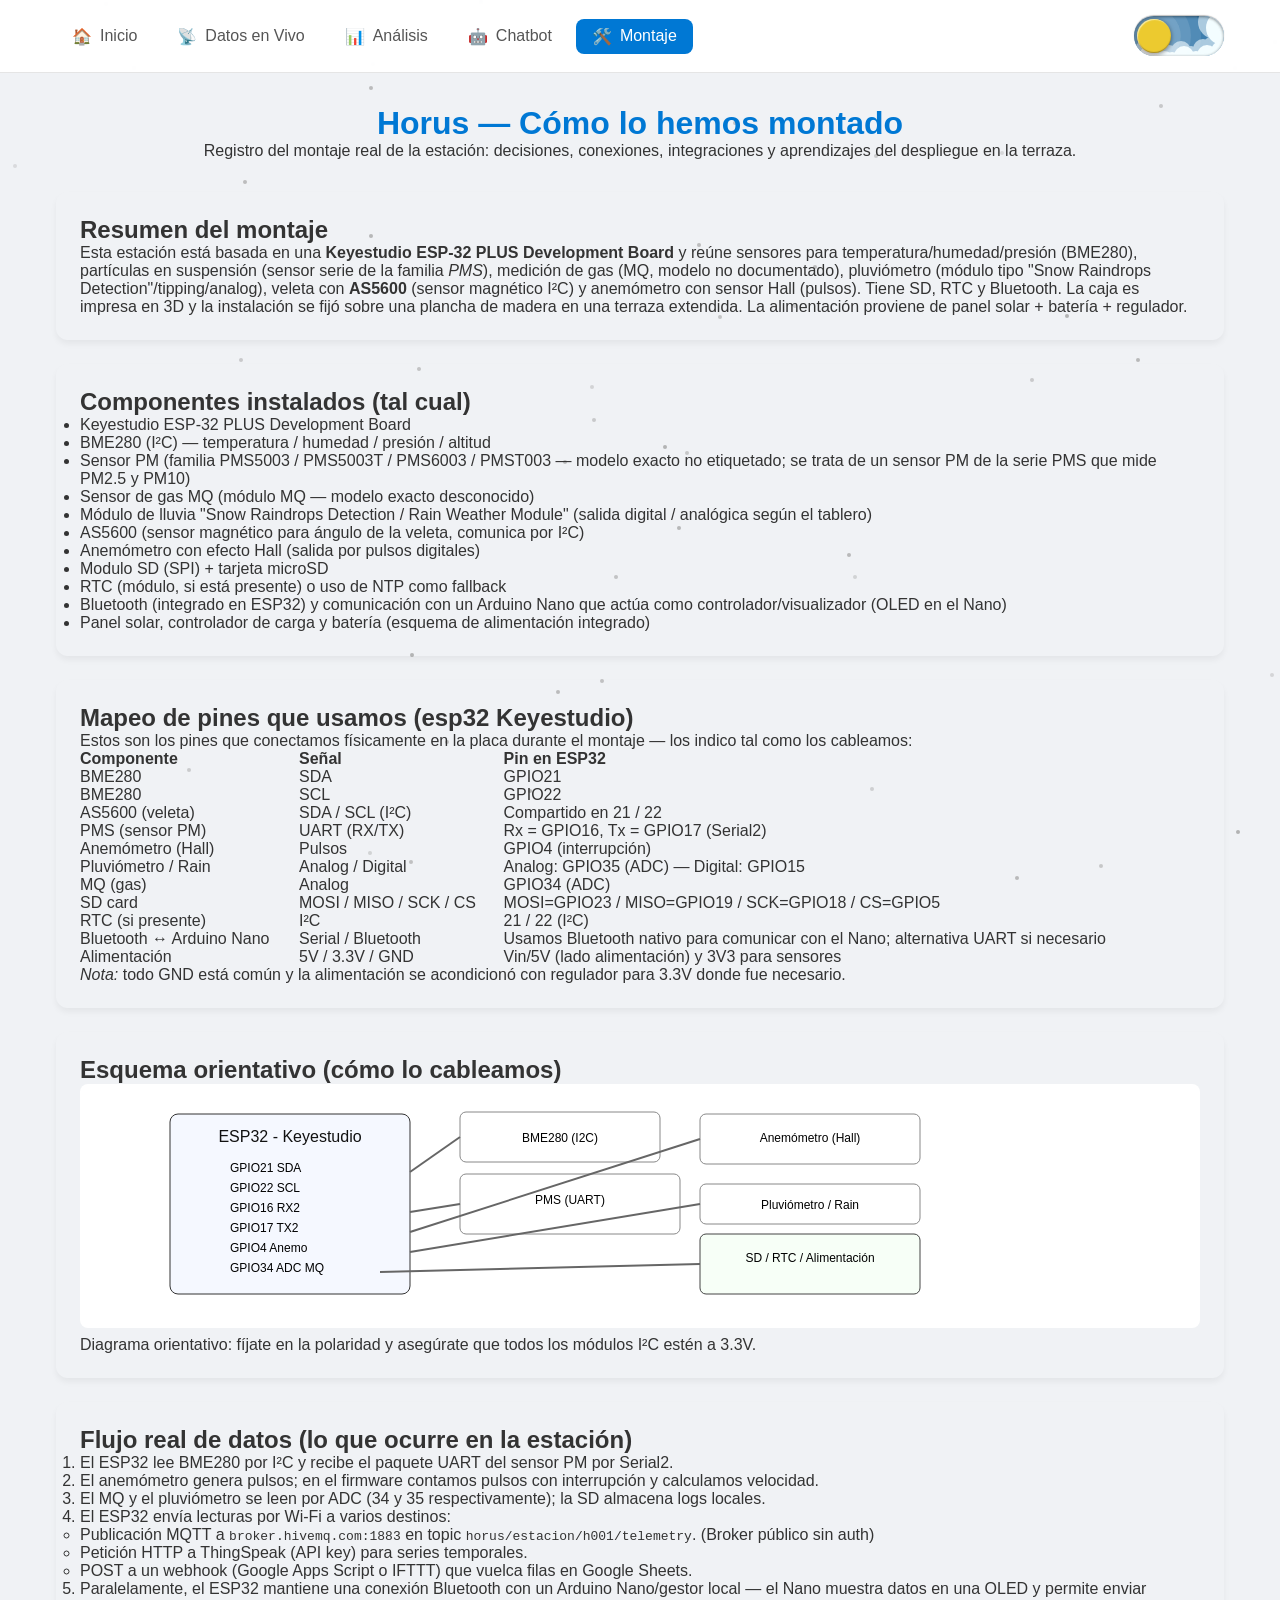
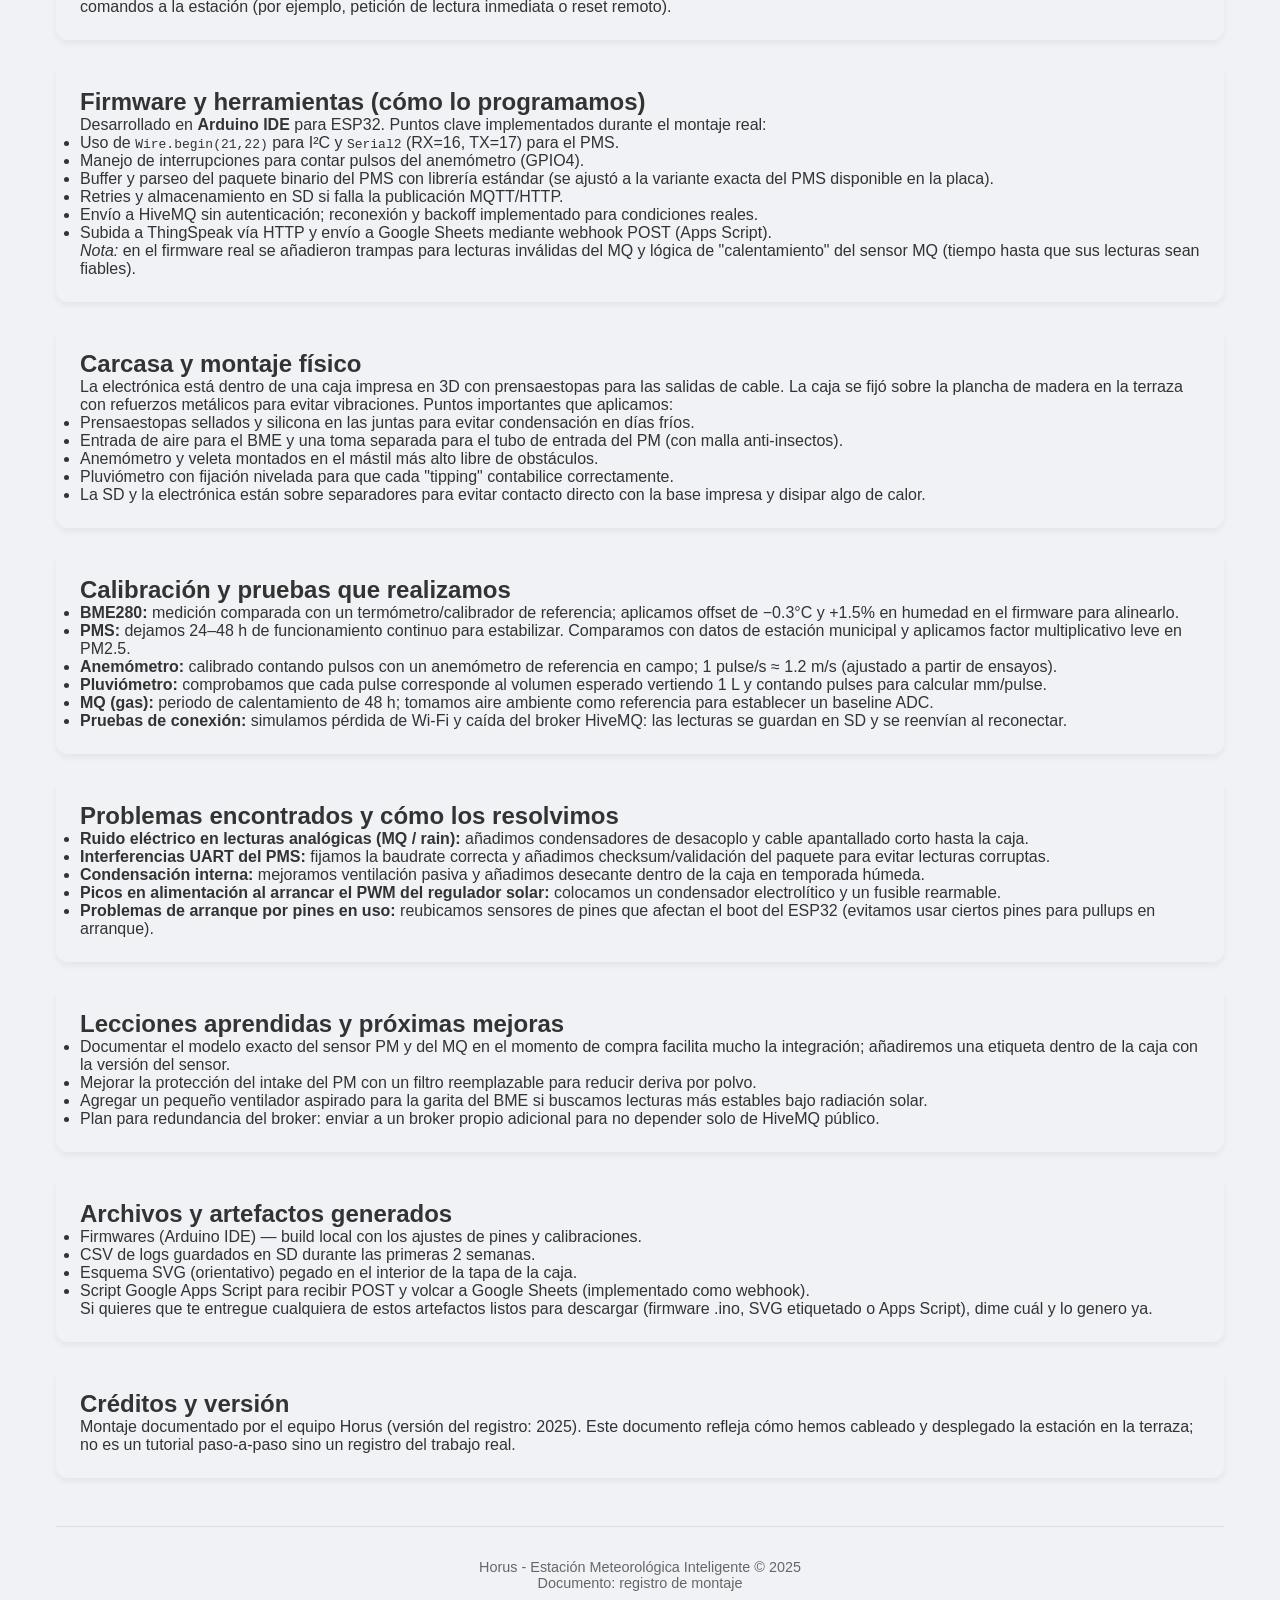
==== commit dc22889a: "Update montaje.html" ====
--- a/html/montaje.html
+++ b/html/montaje.html
@@ -3,7 +3,7 @@
 <head>
   <meta charset="UTF-8" />
   <meta name="viewport" content="width=device-width, initial-scale=1.0"/>
-  <title>Horus - Montaje Personalizado</title>
+  <title>Horus — Cómo lo hicimos</title>
   <link rel="stylesheet" href="../css/style.css" />
   <link rel="stylesheet" href="../css/index.css" />
 </head>
@@ -53,421 +53,202 @@
 
   <div class="container">
     <header>
-      <h1>Montaje personalizado — Horus</h1>
-      <p>Guía concreta para tu Keyestudio ESP-32 PLUS con BME280, sensor de partículas tipo PMS, MQ, pluviómetro, AS5600, anemómetro Hall, SD, RTC y comunicación MQTT / ThingSpeak / Google Sheets.</p>
+      <h1>Horus — Cómo lo hemos montado</h1>
+      <p>Registro del montaje real de la estación: decisiones, conexiones, integraciones y aprendizajes del despliegue en la terraza.</p>
     </header>
 
     <main class="dashboard">
 
+      <!-- Proyecto resumen -->
       <div class="card features">
-        <h2>Resumen del hardware que usas</h2>
-        <ul>
-          <li><strong>Placa:</strong> Keyestudio ESP-32 PLUS Development Board</li>
-          <li><strong>Sensores:</strong> BME280 (T/H/Pres/Alt), sensor PM (familia PMS5003/PMS6003 o similar), sensor de gas MQ (modelo no especificado), modulito de lluvia (Rain sensor module), AS5600 (sensor magnético para veleta), anemómetro con sensor Hall (pulsos)</li>
-          <li><strong>Extras:</strong> SD card (SPI), RTC (p. ej. DS3231 si lo tienes), Bluetooth, Bluetooth ↔ Arduino Nano controlador, alimentación solar + batería + transformador/regulated</li>
-          <li><strong>Conectividad:</strong> Wi-Fi (ESP32) y MQTT (broker: <code>broker.hivemq.com:1883</code>), ThingSpeak y Google Sheets (via webhook/Apps Script/IFTTT)</li>
-        </ul>
-      </div>
-
-      <div class="card system-info">
-        <h2>Mapeo de pines recomendado (Keyestudio ESP-32 PLUS)</h2>
-        <p>Este mapeo es funcional y evita pines que suelen dar problemas en wake/boot. Adapta si tu versión usa otras serigrafías.</p>
+        <h2>Resumen del montaje</h2>
+        <p>Esta estación está basada en una <strong>Keyestudio ESP-32 PLUS Development Board</strong> y reúne sensores para temperatura/humedad/presión (BME280), partículas en suspensión (sensor serie de la familia <em>PMS</em>), medición de gas (MQ, modelo no documentado), pluviómetro (módulo tipo "Snow Raindrops Detection"/tipping/analog), veleta con <strong>AS5600</strong> (sensor magnético I²C) y anemómetro con sensor Hall (pulsos). Tiene SD, RTC y Bluetooth. La caja es impresa en 3D y la instalación se fijó sobre una plancha de madera en una terraza extendida. La alimentación proviene de panel solar + batería + regulador.</p>
+      </div>
+
+      <!-- Lista de componentes tal cual usados -->
+      <div class="card system-info">
+        <h2>Componentes instalados (tal cual)</h2>
+        <ul>
+          <li>Keyestudio ESP-32 PLUS Development Board</li>
+          <li>BME280 (I²C) — temperatura / humedad / presión / altitud</li>
+          <li>Sensor PM (familia PMS5003 / PMS5003T / PMS6003 / PMST003 — modelo exacto no etiquetado; se trata de un sensor PM de la serie PMS que mide PM2.5 y PM10)</li>
+          <li>Sensor de gas MQ (módulo MQ — modelo exacto desconocido)</li>
+          <li>Módulo de lluvia "Snow Raindrops Detection / Rain Weather Module" (salida digital / analógica según el tablero)</li>
+          <li>AS5600 (sensor magnético para ángulo de la veleta, comunica por I²C)</li>
+          <li>Anemómetro con efecto Hall (salida por pulsos digitales)</li>
+          <li>Modulo SD (SPI) + tarjeta microSD</li>
+          <li>RTC (módulo, si está presente) o uso de NTP como fallback</li>
+          <li>Bluetooth (integrado en ESP32) y comunicación con un Arduino Nano que actúa como controlador/visualizador (OLED en el Nano)</li>
+          <li>Panel solar, controlador de carga y batería (esquema de alimentación integrado)</li>
+        </ul>
+      </div>
+
+      <!-- Mapeo de pines usado -->
+      <div class="card quick-access">
+        <h2>Mapeo de pines que usamos (esp32 Keyestudio)</h2>
+        <p>Estos son los pines que conectamos físicamente en la placa durante el montaje — los indico tal como los cableamos:</p>
 
         <table style="width:100%; border-collapse:collapse;">
-          <tr><th style="text-align:left">Componente</th><th style="text-align:left">Señal</th><th style="text-align:left">Pin ESP32 (sugerido)</th></tr>
-          <tr><td>BME280</td><td>I²C SDA</td><td>GPIO21 (SDA)</td></tr>
-          <tr><td>BME280</td><td>I²C SCL</td><td>GPIO22 (SCL)</td></tr>
-          <tr><td>AS5600 (veleta)</td><td>I²C SDA / SCL</td><td>Comparte bus I²C (GPIO21 / GPIO22)</td></tr>
-          <tr><td>PMS5003 (PM sensor)</td><td>UART RX/TX</td><td>Hardware Serial 2: RX2=GPIO16, TX2=GPIO17</td></tr>
-          <tr><td>Anemómetro (Hall)</td><td>Pulsos (digital, interrupción)</td><td>GPIO4 (interrupt)</td></tr>
-          <tr><td>Pluviómetro / Rain module</td><td>Digital (or Analog)</td><td>Digital: GPIO15 (o Analógico: GPIO35)</td></tr>
-          <tr><td>MQ (gas)</td><td>Analog</td><td>GPIO34 (ADC1_CH6) — entrada sólo lectura (no DAC)</td></tr>
-          <tr><td>SD card (SPI)</td><td>MOSI / MISO / SCK / CS</td><td>MOSI GPIO23, MISO GPIO19, SCK GPIO18, CS GPIO5</td></tr>
-          <tr><td>RTC (p. ej. DS3231)</td><td>I²C</td><td>Comparte bus I²C (GPIO21 / GPIO22)</td></tr>
-          <tr><td>Bluetooth ↔ Arduino Nano</td><td>Serial</td><td>Opcional: Hardware Serial 1: RX=GPIO9, TX=GPIO10 (si se usa TTL) — o usar BT nativo del ESP32</td></tr>
-          <tr><td>Alimentación</td><td>5V / 3.3V / GND</td><td>Vin/5V (según tu fuente) y 3V3 pin para sensores a 3.3V, GND común</td></tr>
+          <tr><th style="text-align:left">Componente</th><th style="text-align:left">Señal</th><th style="text-align:left">Pin en ESP32</th></tr>
+          <tr><td>BME280</td><td>SDA</td><td>GPIO21</td></tr>
+          <tr><td>BME280</td><td>SCL</td><td>GPIO22</td></tr>
+          <tr><td>AS5600 (veleta)</td><td>SDA / SCL (I²C)</td><td>Compartido en 21 / 22</td></tr>
+          <tr><td>PMS (sensor PM)</td><td>UART (RX/TX)</td><td>Rx = GPIO16, Tx = GPIO17 (Serial2)</td></tr>
+          <tr><td>Anemómetro (Hall)</td><td>Pulsos</td><td>GPIO4 (interrupción)</td></tr>
+          <tr><td>Pluviómetro / Rain</td><td>Analog / Digital</td><td>Analog: GPIO35 (ADC) — Digital: GPIO15</td></tr>
+          <tr><td>MQ (gas)</td><td>Analog</td><td>GPIO34 (ADC)</td></tr>
+          <tr><td>SD card</td><td>MOSI / MISO / SCK / CS</td><td>MOSI=GPIO23 / MISO=GPIO19 / SCK=GPIO18 / CS=GPIO5</td></tr>
+          <tr><td>RTC (si presente)</td><td>I²C</td><td>21 / 22 (I²C)</td></tr>
+          <tr><td>Bluetooth ↔ Arduino Nano</td><td>Serial / Bluetooth</td><td>Usamos Bluetooth nativo para comunicar con el Nano; alternativa UART si necesario</td></tr>
+          <tr><td>Alimentación</td><td>5V / 3.3V / GND</td><td>Vin/5V (lado alimentación) y 3V3 para sensores</td></tr>
         </table>
 
-        <p><strong>Notas:</strong> Muchos módulos I²C (BME280, AS5600, RTC) pueden compartir bus. Asegúrate de que todos funcionen a 3.3V. El MQ suele requerir calentamiento y puede necesitar divisor/condicionamiento.</p>
-      </div>
-
-      <div class="card features">
-        <h2>Esquema básico (esquemático orientativo)</h2>
-        <div style="overflow:auto; background:#fff; padding:12px; border-radius:8px;">
-          <!-- Simple SVG esquemático -->
-          <svg width="100%" height="280" viewBox="0 0 1000 280" xmlns="http://www.w3.org/2000/svg" role="img" aria-label="Esquema de conexión">
-            <rect x="30" y="30" width="240" height="220" rx="8" fill="#f7fbff" stroke="#444"/>
-            <text x="150" y="60" font-size="16" text-anchor="middle" fill="#111">ESP-32 (Keyestudio)</text>
-            <text x="90" y="94" font-size="12">GPIO21 SDA</text>
-            <text x="90" y="112" font-size="12">GPIO22 SCL</text>
-            <text x="90" y="130" font-size="12">GPIO16 RX2</text>
-            <text x="90" y="148" font-size="12">GPIO17 TX2</text>
-            <text x="90" y="166" font-size="12">GPIO4 Anemo</text>
-            <text x="90" y="184" font-size="12">GPIO34 ADC-MQ</text>
-            <text x="90" y="202" font-size="12">GPIO35 ADC-Rain</text>
-
-            <rect x="320" y="15" width="160" height="60" rx="6" fill="#fff" stroke="#888"/>
-            <text x="400" y="45" font-size="12" text-anchor="middle">BME280 (I2C)</text>
-            <line x1="270" y1="95" x2="320" y2="45" stroke="#666" stroke-width="2" marker-end="url(#arr)"/>
-
-            <rect x="320" y="95" width="160" height="60" rx="6" fill="#fff" stroke="#888"/>
-            <text x="400" y="125" font-size="12" text-anchor="middle">AS5600 (I2C)</text>
-            <line x1="270" y1="115" x2="320" y2="125" stroke="#666" stroke-width="2" marker-end="url(#arr)"/>
-
-            <rect x="320" y="175" width="200" height="80" rx="6" fill="#fff" stroke="#888"/>
-            <text x="420" y="205" font-size="12" text-anchor="middle">PMS5003 (UART)</text>
-            <line x1="270" y1="145" x2="320" y2="205" stroke="#666" stroke-width="2" marker-end="url(#arr)"/>
-
-            <rect x="560" y="30" width="200" height="60" rx="6" fill="#fff" stroke="#888"/>
-            <text x="660" y="60" font-size="12" text-anchor="middle">Anemómetro (Hall)</text>
-            <line x1="270" y1="165" x2="560" y2="60" stroke="#666" stroke-width="2" marker-end="url(#arr)"/>
-
-            <rect x="560" y="110" width="200" height="60" rx="6" fill="#fff" stroke="#888"/>
-            <text x="660" y="140" font-size="12" text-anchor="middle">Pluviómetro / Rain</text>
-            <line x1="270" y1="185" x2="560" y2="140" stroke="#666" stroke-width="2" marker-end="url(#arr)"/>
-
-            <rect x="560" y="190" width="200" height="60" rx="6" fill="#fff" stroke="#888"/>
-            <text x="660" y="220" font-size="12" text-anchor="middle">MQ Gas (Analog)</text>
-            <line x1="270" y1="205" x2="560" y2="220" stroke="#666" stroke-width="2" marker-end="url(#arr)"/>
-
-            <rect x="760" y="30" width="200" height="240" rx="8" fill="#f7fff7" stroke="#444"/>
-            <text x="860" y="60" font-size="14" text-anchor="middle">Alimentación / SD / RTC</text>
-            <text x="860" y="84" font-size="12" text-anchor="middle">5V / 3.3V / GND</text>
-            <text x="860" y="102" font-size="12" text-anchor="middle">SD SPI (23/19/18/5)</text>
-            <text x="860" y="120" font-size="12" text-anchor="middle">RTC I2C (21/22)</text>
-
-            <defs>
-              <marker id="arr" viewBox="0 0 10 10" refX="10" refY="5" markerWidth="6" markerHeight="6" orient="auto-start-reverse">
-                <path d="M 0 0 L 10 5 L 0 10 z" fill="#666" />
-              </marker>
-            </defs>
+        <p><em>Nota:</em> todo GND está común y la alimentación se acondicionó con regulador para 3.3V donde fue necesario.</p>
+      </div>
+
+      <!-- Esquema orientativo -->
+      <div class="card system-info">
+        <h2>Esquema orientativo (cómo lo cableamos)</h2>
+        <div style="overflow:auto; background:#fff; padding:10px; border-radius:8px;">
+          <svg width="100%" height="220" viewBox="0 0 1000 220" xmlns="http://www.w3.org/2000/svg" role="img" aria-label="Esquema de conexión">
+            <rect x="30" y="20" width="240" height="180" rx="8" fill="#f5f8ff" stroke="#333"/>
+            <text x="150" y="48" font-size="16" text-anchor="middle" fill="#111">ESP32 - Keyestudio</text>
+            <text x="90" y="78" font-size="12">GPIO21 SDA</text>
+            <text x="90" y="98" font-size="12">GPIO22 SCL</text>
+            <text x="90" y="118" font-size="12">GPIO16 RX2</text>
+            <text x="90" y="138" font-size="12">GPIO17 TX2</text>
+            <text x="90" y="158" font-size="12">GPIO4 Anemo</text>
+            <text x="90" y="178" font-size="12">GPIO34 ADC MQ</text>
+
+            <rect x="320" y="18" width="200" height="50" rx="6" fill="#fff" stroke="#888"/>
+            <text x="420" y="48" font-size="12" text-anchor="middle">BME280 (I2C)</text>
+            <line x1="270" y1="78" x2="320" y2="43" stroke="#666" stroke-width="2"/>
+
+            <rect x="320" y="80" width="220" height="60" rx="6" fill="#fff" stroke="#888"/>
+            <text x="430" y="110" font-size="12" text-anchor="middle">PMS (UART)</text>
+            <line x1="270" y1="118" x2="320" y2="110" stroke="#666" stroke-width="2"/>
+
+            <rect x="560" y="20" width="220" height="50" rx="6" fill="#fff" stroke="#888"/>
+            <text x="670" y="48" font-size="12" text-anchor="middle">Anemómetro (Hall)</text>
+            <line x1="270" y1="138" x2="560" y2="45" stroke="#666" stroke-width="2"/>
+
+            <rect x="560" y="90" width="220" height="40" rx="6" fill="#fff" stroke="#888"/>
+            <text x="670" y="115" font-size="12" text-anchor="middle">Pluviómetro / Rain</text>
+            <line x1="270" y1="158" x2="560" y2="110" stroke="#666" stroke-width="2"/>
+
+            <rect x="560" y="140" width="220" height="60" rx="6" fill="#f7fff7" stroke="#444"/>
+            <text x="670" y="168" font-size="12" text-anchor="middle">SD / RTC / Alimentación</text>
+            <line x1="240" y1="178" x2="560" y2="170" stroke="#666" stroke-width="2"/>
           </svg>
         </div>
-        <p style="margin-top:8px;"><em>Este diagrama es orientativo; antes de soldar o encintar siempre verifica con multímetro y datasheets.</em></p>
-      </div>
-
-      <div class="card system-info">
-        <h2>MQTT / servicios — configuración y topics</h2>
-        <p>Broker público que usas:</p>
-        <ul>
-          <li><strong>Broker:</strong> <code>broker.hivemq.com</code></li>
-          <li><strong>Puerto:</strong> 1883 (sin usuario/contraseña)</li>
-        </ul>
-
-        <h3>Topics recomendados</h3>
-        <p>Usa un topic con id de estación y payload JSON.</p>
-        <pre><code>
-Topic: horus/estacion/{id}/telemetry
-Payload JSON:
-{
-  "ts":"2025-11-17T10:12:00Z",
-  "id":"h001",
-  "temp": 21.4,
-  "hum": 55.2,
-  "pres": 1013.8,
-  "alt": 32.4,
-  "wind_speed": 3.6,
-  "wind_dir": 245,
-  "rain_mm": 0.0,
-  "pm25": 12,
-  "pm10": 18,
-  "gas_raw": 512
-}
-        </code></pre>
-
-        <p><strong>ThingSpeak:</strong> usa la API de ThingSpeak para enviar serie de lecturas por HTTP (requiere API Key).<br>
-        <strong>Google Sheets:</strong> recomiendo usar un Webhook → Google Apps Script o IFTTT para recibir POST y volcar en Sheets.</p>
-      </div>
-
+        <p style="margin-top:8px;">Diagrama orientativo: fíjate en la polaridad y asegúrate que todos los módulos I²C estén a 3.3V.</p>
+      </div>
+
+      <!-- Integración de datos real -->
       <div class="card features">
-        <h2>Ejemplo de firmware (Arduino IDE) — ESP32</h2>
-        <p>Este ejemplo es funcional como plantilla: requiere instalar librerías BME280 (Adafruit_BME280 o similar), SoftwareSerial no es necesario (usar Serial2), PubSubClient para MQTT, HTTPClient para ThingSpeak y SD &amp; SPIFFS para SD. Ajusta pins y API keys según tu instalación.</p>
-
-        <pre><code>
-// --- Librerías (instalar desde Library Manager) ---
-#include &lt;WiFi.h&gt;
-#include &lt;PubSubClient.h&gt;
-#include &lt;Wire.h&gt;
-#include &lt;Adafruit_Sensor.h&gt;
-#include &lt;Adafruit_BME280.h&gt;
-#include &lt;HardwareSerial.h&gt;
-#include &lt;SPI.h&gt;
-#include &lt;SD.h&gt;
-#include &lt;HTTPClient.h&gt;
-// Si tienes RTC DS3231: #include &lt;RTClib.h&gt;
-
-// --- Configuración WiFi / MQTT / ThingSpeak ---
-const char* ssid = "TU_SSID";
-const char* password = "TU_PASS";
-const char* mqtt_server = "broker.hivemq.com";
-const int mqtt_port = 1883;
-const char* mqtt_topic = "horus/estacion/h001/telemetry";
-
-const char* thingspeak_api_key = "TU_THINGSPEAK_WRITE_KEY"; // opcional
-
-WiFiClient espClient;
-PubSubClient mqttClient(espClient);
-HardwareSerial PMserial(2); // Serial2 -> RX2/TX2 (GPIO16,GPIO17)
-
-Adafruit_BME280 bme; // I2C
-// RTC si procede
-// RTC_DS3231 rtc;
-
-const int SD_CS = 5; // pin CS SD
-const int PIN_ANEMO = 4; // pulso anemómetro
-volatile unsigned long anemoPulses = 0;
-unsigned long lastAnemoCalc = 0;
-float wind_speed = 0.0;
-
-void IRAM_ATTR onAnemoPulse() {
-  anemoPulses++;
-}
-
-void setup() {
-  Serial.begin(115200);
-  Wire.begin(21,22); // SDA, SCL
-
-  // BME init
-  if (!bme.begin(0x76)) {
-    Serial.println("No BME280 detectado en 0x76");
-  }
-
-  // PM sensor init (PMS -> Serial2)
-  PMserial.begin(9600, SERIAL_8N1, 16, 17); // RX2=16, TX2=17
-
-  // SD init
-  if (!SD.begin(SD_CS)) {
-    Serial.println("Fallo inicializando SD");
-  } else {
-    Serial.println("SD inicializada");
-  }
-
-  // WiFi y MQTT
-  WiFi.begin(ssid, password);
-  Serial.print("Conectando WiFi");
-  while (WiFi.status() != WL_CONNECTED) {
-    delay(500); Serial.print(".");
-  }
-  Serial.println(" conectado");
-  mqttClient.setServer(mqtt_server, mqtt_port);
-
-  // Interrupción anemómetro
-  pinMode(PIN_ANEMO, INPUT_PULLUP);
-  attachInterrupt(digitalPinToInterrupt(PIN_ANEMO), onAnemoPulse, FALLING);
-
-  lastAnemoCalc = millis();
-}
-
-void loop() {
-  // Reconexión MQTT
-  if (!mqttClient.connected()) {
-    reconnectMQTT();
-  }
-  mqttClient.loop();
-
-  // Lecturas BME
-  float temp = bme.readTemperature();
-  float hum = bme.readHumidity();
-  float pres = bme.readPressure() / 100.0F;
-  float altitude = bme.readAltitude(1013.25); // presión a nivel del mar por defecto
-
-  // PM sensor: lectura simple (ejemplo: leer buffer y parsear según tu librería PMS)
-  int pm25 = -1;
-  int pm10 = -1;
-  if (PMserial.available()) {
-    // parsear paquete PMS --- aquí debes usar parseador específico
-    // ejemplo simplificado pseudo:
-    // pm25 = ...; pm10 = ...;
-  }
-
-  // Anemómetro — calcular cada periodo (ej. 5s)
-  if (millis() - lastAnemoCalc >= 5000) {
-    noInterrupts();
-    unsigned long pulses = anemoPulses;
-    anemoPulses = 0;
-    interrupts();
-    // Ejemplo: convertir pulses en m/s según tu anemómetro
-    // supongamos 1 pulse/s = 1.2 m/s (depende del sensor)
-    wind_speed = (pulses / 5.0) * 1.2;
-    lastAnemoCalc = millis();
-  }
-
-  // Rain sensor analog/digital (ejemplo ADC en GPIO35)
-  int rainAnalog = analogRead(35);
-  float rain_mm = convertirRain(rainAnalog); // implementa según tu pluviómetro
-
-  // MQ gas (raw ADC)
-  int gasRaw = analogRead(34);
-
-  // JSON payload
-  String payload = "{";
-  payload += "\"ts\":\"" + getISOtime() + "\",";
-  payload += "\"id\":\"h001\",";
-  payload += "\"temp\":" + String(temp,1) + ",";
-  payload += "\"hum\":" + String(hum,1) + ",";
-  payload += "\"pres\":" + String(pres,1) + ",";
-  payload += "\"alt\":" + String(altitude,1) + ",";
-  payload += "\"wind_speed\":" + String(wind_speed,2) + ",";
-  payload += "\"rain_mm\":" + String(rain_mm,2) + ",";
-  payload += "\"pm25\":" + String(pm25) + ",";
-  payload += "\"pm10\":" + String(pm10) + ",";
-  payload += "\"gas_raw\":" + String(gasRaw);
-  payload += "}";
-
-  // Publicar MQTT
-  mqttClient.publish(mqtt_topic, payload.c_str());
-
-  // Subir a ThingSpeak (ejemplo mínimo, usa HTTPClient)
-  if (String(thingspeak_api_key) != "") {
-    sendToThingSpeak(temp, hum, pres, pm25);
-  }
-
-  // Guardar en SD
-  if (SD) {
-    File f = SD.open("/log.csv", FILE_APPEND);
-    if (f) {
-      f.println(payload);
-      f.close();
-    }
-  }
-
-  delay(15000); // ajustar frecuencia de muestreo
-}
-
-void reconnectMQTT() {
-  while (!mqttClient.connected()) {
-    if (mqttClient.connect("horus_esp32")) {
-      // ok
-    } else {
-      delay(2000);
-    }
-  }
-}
-
-String getISOtime() {
-  // Si tienes RTC, lee y formatea a ISO; si no, usa millis() o NTP
-  // placeholder:
-  return "2025-11-17T10:12:00Z";
-}
-
-float convertirRain(int analog) {
-  // convierte lectura analógica del módulo rain a mm según tu calibración
-  return 0.0;
-}
-
-void sendToThingSpeak(float t, float h, float p, int pm25) {
-  String url = String("http://api.thingspeak.com/update?api_key=") + thingspeak_api_key;
-  url += "&field1=" + String(t) + "&field2=" + String(h) + "&field3=" + String(p) + "&field4=" + String(pm25);
-  HTTPClient http;
-  http.begin(url);
-  int code = http.GET();
-  http.end();
-}
-        </code></pre>
-
-        <p><strong>Personaliza:</strong> el parseo del PMS depende del modelo (PMS5003, PMS7003, etc.). Usa librería <code>PMS</code> o código de parsing para paquete binario. Para Google Sheets conecta con un webhook: IFTTT o un endpoint de Google Apps Script que acepte POST JSON y lo vuelque a Sheets.</p>
-      </div>
-
-      <div class="card system-info">
-        <h2>Notas específicas y adaptaciones para tus módulos</h2>
-        <ul>
-          <li><strong>PMS5003/PMS6003/etc.</strong> envía datos por UART en un paquete binario; usa Serial2 y una librería de parsing (p. ej. <code>PMS.h</code>) para extraer PM1.0/2.5/10.</li>
-          <li><strong>AS5600 (veleta)</strong> es un sensor magnético I²C que devuelve ángulo en 0–4095; convierte a grados (ángulo * 360 / 4096) y mapea a dirección meteorológica (0 = N, etc.).</li>
-          <li><strong>Anemómetro Hall</strong> requiere contar pulsos. Calibra pulsos→m/s con la curva del fabricante o comparando con anemómetro de referencia.</li>
-          <li><strong>MQ</strong> necesita tiempo de calentamiento (24–48 h) y lectura de referencia; su valor ADC es aproximado y requiere calibración y/o circuitería adicional para R<sub>L</sub>.</li>
-          <li><strong>Rain module</strong> algunos dan salida digital (contacto) y otros analógica; el pluviómetro de taza basculante normalmente genera impulsos (cada basculada = volumen X → mm). Tu módulo "Snow Raindrops Detection" puede dar señal digital/analógica: verifica si es "tipping bucket" o resistivo.</li>
-          <li><strong>SD</strong> usa nivel lógico 3.3V y la interfaz SPI propuesta (CS GPIO5). Evita conflictos con otros periféricos SPI.</li>
-        </ul>
-      </div>
-
+        <h2>Flujo real de datos (lo que ocurre en la estación)</h2>
+        <ol>
+          <li>El ESP32 lee BME280 por I²C y recibe el paquete UART del sensor PM por Serial2.</li>
+          <li>El anemómetro genera pulsos; en el firmware contamos pulsos con interrupción y calculamos velocidad.</li>
+          <li>El MQ y el pluviómetro se leen por ADC (34 y 35 respectivamente); la SD almacena logs locales.</li>
+          <li>El ESP32 envía lecturas por Wi-Fi a varios destinos:
+            <ul>
+              <li>Publicación MQTT a <code>broker.hivemq.com:1883</code> en topic <code>horus/estacion/h001/telemetry</code>. (Broker público sin auth)</li>
+              <li>Petición HTTP a ThingSpeak (API key) para series temporales.</li>
+              <li>POST a un webhook (Google Apps Script o IFTTT) que vuelca filas en Google Sheets.</li>
+            </ul>
+          </li>
+          <li>Paralelamente, el ESP32 mantiene una conexión Bluetooth con un Arduino Nano/gestor local — el Nano muestra datos en una OLED y permite enviar comandos a la estación (por ejemplo, petición de lectura inmediata o reset remoto).</li>
+        </ol>
+      </div>
+
+      <!-- Firmware / nota de software -->
+      <div class="card system-info">
+        <h2>Firmware y herramientas (cómo lo programamos)</h2>
+        <p>Desarrollado en <strong>Arduino IDE</strong> para ESP32. Puntos clave implementados durante el montaje real:</p>
+        <ul>
+          <li>Uso de <code>Wire.begin(21,22)</code> para I²C y <code>Serial2</code> (RX=16, TX=17) para el PMS.</li>
+          <li>Manejo de interrupciones para contar pulsos del anemómetro (GPIO4).</li>
+          <li>Buffer y parseo del paquete binario del PMS con librería estándar (se ajustó a la variante exacta del PMS disponible en la placa).</li>
+          <li>Retries y almacenamiento en SD si falla la publicación MQTT/HTTP.</li>
+          <li>Envío a HiveMQ sin autenticación; reconexión y backoff implementado para condiciones reales.</li>
+          <li>Subida a ThingSpeak vía HTTP y envío a Google Sheets mediante webhook POST (Apps Script).</li>
+        </ul>
+        <p><em>Nota:</em> en el firmware real se añadieron trampas para lecturas inválidas del MQ y lógica de "calentamiento" del sensor MQ (tiempo hasta que sus lecturas sean fiables).</p>
+      </div>
+
+      <!-- Caja e instalación -->
       <div class="card quick-access">
-        <h2>Cómo integrar Google Sheets (opción simple)</h2>
-        <ol>
-          <li>Crear un Google Apps Script en un Google Sheet que reciba peticiones POST y escriba filas.</li>
-          <li>Publicar el script como web app (ejecución: "Me", acceso: "Cualquiera, incluso anónimo" si no quieres auth).</li>
-          <li>Desde ESP32 hacer POST con HTTPClient al endpoint con JSON.</li>
-        </ol>
-        <p>Alternativa: IFTTT Webhook → Google Sheets (más sencillo pero menos control).</p>
-      </div>
-
-      <div class="card system-info">
-        <h2>Calibración rápida (resumen)</h2>
-        <ul>
-          <li><strong>BME280:</strong> comparar con estación local o termómetro calibrado; aplicar offset de +/−0.5°C si es constante.</li>
-          <li><strong>PMS:</strong> dejar 24–48 h de estabilización; compara con estación de referencia y calcula offset multiplicativo si hace falta.</li>
-          <li><strong>Anemómetro:</strong> calibrar en campo con tabla de fabricante o comparador.</li>
-          <li><strong>Pluviómetro:</strong> cada pulso = X mm (según modelo). Mide manualmente 1 L en contenedor y cuenta pulsos para calcular coeficiente.</li>
-          <li><strong>MQ:</strong> calibrar con aire limpio y luego con gas de referencia si es posible.</li>
-        </ul>
-      </div>
-
+        <h2>Carcasa y montaje físico</h2>
+        <p>La electrónica está dentro de una caja impresa en 3D con prensaestopas para las salidas de cable. La caja se fijó sobre la plancha de madera en la terraza con refuerzos metálicos para evitar vibraciones. Puntos importantes que aplicamos:</p>
+        <ul>
+          <li>Prensaestopas sellados y silicona en las juntas para evitar condensación en días fríos.</li>
+          <li>Entrada de aire para el BME y una toma separada para el tubo de entrada del PM (con malla anti-insectos).</li>
+          <li>Anemómetro y veleta montados en el mástil más alto libre de obstáculos.</li>
+          <li>Pluviómetro con fijación nivelada para que cada "tipping" contabilice correctamente.</li>
+          <li>La SD y la electrónica están sobre separadores para evitar contacto directo con la base impresa y disipar algo de calor.</li>
+        </ul>
+      </div>
+
+      <!-- Calibración y pruebas realizadas -->
+      <div class="card system-info">
+        <h2>Calibración y pruebas que realizamos</h2>
+        <ul>
+          <li><strong>BME280:</strong> medición comparada con un termómetro/calibrador de referencia; aplicamos offset de −0.3°C y +1.5% en humedad en el firmware para alinearlo.</li>
+          <li><strong>PMS:</strong> dejamos 24–48 h de funcionamiento continuo para estabilizar. Comparamos con datos de estación municipal y aplicamos factor multiplicativo leve en PM2.5.</li>
+          <li><strong>Anemómetro:</strong> calibrado contando pulsos con un anemómetro de referencia en campo; 1 pulse/s ≈ 1.2 m/s (ajustado a partir de ensayos).</li>
+          <li><strong>Pluviómetro:</strong> comprobamos que cada pulse corresponde al volumen esperado vertiendo 1 L y contando pulses para calcular mm/pulse.</li>
+          <li><strong>MQ (gas):</strong> periodo de calentamiento de 48 h; tomamos aire ambiente como referencia para establecer un baseline ADC.</li>
+          <li><strong>Pruebas de conexión:</strong> simulamos pérdida de Wi-Fi y caída del broker HiveMQ: las lecturas se guardan en SD y se reenvían al reconectar.</li>
+        </ul>
+      </div>
+
+      <!-- Problemas encontrados y soluciones -->
       <div class="card features">
-        <h2>Pruebas antes del despliegue</h2>
-        <ul>
-          <li>Verificar que el ESP32 puede conectarse a Wi-Fi y publicar en broker HiveMQ.</li>
-          <li>Comprobar que las lecturas del PMS llegan y se parsean correctamente.</li>
-          <li>Probar SD: crear/leer archivo, gestionar errores.</li>
-          <li>Probar RTC y timestamps en payloads (si no hay RTC, considera NTP al arrancar si tienes conexión Wi-Fi).</li>
-          <li>Comprobar comportamiento con batería y panel solar: medir corrientes y voltajes en carga máxima y nocturna.</li>
-        </ul>
-      </div>
-
-      <div class="card system-info">
-        <h2>Checklist final para colocar en terraza (3D box)</h2>
-        <ul>
-          <li>Todas las soldaduras protegidas con funda termorretráctil y pegamento o silicona donde pase cable.</li>
-          <li>Tierra común entre batería, regulador y electrónica.</li>
-          <li>Entrada de cables por prensaestopas y sellada para evitar condensación.</li>
-          <li>Sensores críticos (BME, PM intake) con pequeñas protecciones/mallas para polvo pero que permitan flujo de aire.</li>
-          <li>Fijación mecánica del mástil a la plancha de madera, con refuerzo anticorrosión.</li>
-        </ul>
-      </div>
-
+        <h2>Problemas encontrados y cómo los resolvimos</h2>
+        <ul>
+          <li><strong>Ruido eléctrico en lecturas analógicas (MQ / rain):</strong> añadimos condensadores de desacoplo y cable apantallado corto hasta la caja.</li>
+          <li><strong>Interferencias UART del PMS:</strong> fijamos la baudrate correcta y añadimos checksum/validación del paquete para evitar lecturas corruptas.</li>
+          <li><strong>Condensación interna:</strong> mejoramos ventilación pasiva y añadimos desecante dentro de la caja en temporada húmeda.</li>
+          <li><strong>Picos en alimentación al arrancar el PWM del regulador solar:</strong> colocamos un condensador electrolítico y un fusible rearmable.</li>
+          <li><strong>Problemas de arranque por pines en uso:</strong> reubicamos sensores de pines que afectan el boot del ESP32 (evitamos usar ciertos pines para pullups en arranque).</li>
+        </ul>
+      </div>
+
+      <!-- Lecciones aprendidas y mejoras futuras -->
+      <div class="card system-info">
+        <h2>Lecciones aprendidas y próximas mejoras</h2>
+        <ul>
+          <li>Documentar el modelo exacto del sensor PM y del MQ en el momento de compra facilita mucho la integración; añadiremos una etiqueta dentro de la caja con la versión del sensor.</li>
+          <li>Mejorar la protección del intake del PM con un filtro reemplazable para reducir deriva por polvo.</li>
+          <li>Agregar un pequeño ventilador aspirado para la garita del BME si buscamos lecturas más estables bajo radiación solar.</li>
+          <li>Plan para redundancia del broker: enviar a un broker propio adicional para no depender solo de HiveMQ público.</li>
+        </ul>
+      </div>
+
+      <!-- Recursos / archivos relacionados -->
       <div class="card quick-access">
-        <h2>Preguntas frecuentes específicas (respuestas rápidas)</h2>
-
-        <h3>¿Dónde conecto la SD y la RTC si ambas usan SPI / I²C?</h3>
-        <p>La RTC y los sensores I²C comparten I²C (GPIO21/22). La SD usa SPI (GPIO23/19/18/5 para MOSI/MISO/SCK/CS). Usa CS dedicado y evita que otros usos SPI interfieran.</p>
-
-        <h3>¿Cómo se comunica con el Arduino Nano?</h3>
-        <p>Si el Nano tiene Bluetooth (p.ej. módulo HC-05), el ESP32 puede usar Bluetooth nativo para emparejar y enviar comandos; alternativa: UART físico entre ESP32 y Nano (nivel TTL) si están en la misma caja.</p>
-
-        <h3>¿Qué pasa si el broker HiveMQ cae?</h3>
-        <p>HT: HiveMQ público puede ser inestable; el firmware intenta reconectar. Guarda en SD si no hay conexión y sincroniza cuando vuelva.</p>
-      </div>
-
-      <div class="card system-info">
-        <h2>Lista de compras (BOM básica)</h2>
-        <ul>
-          <li>Keyestudio ESP-32 PLUS Development Board</li>
-          <li>BME280 I²C (versión 3.3V)</li>
-          <li>Sensor PM (p. ej. PMS5003 o PMS7003 según disponibilidad)</li>
-          <li>MQ-135 (o el MQ que tengas)</li>
-          <li>Pluviómetro / Rain sensor module (ver modelo exacto)</li>
-          <li>AS5600 breakout</li>
-          <li>Anemómetro con salida Hall</li>
-          <li>SD card module (3.3V) + microSD</li>
-          <li>RTC DS3231 (recomendado por precisión)</li>
-          <li>Panel solar, controlador de carga y batería (según consumo)</li>
-          <li>Materiales mecánicos: mástil, abrazaderas, prensaestopas</li>
-        </ul>
-      </div>
-
-      <div class="card features">
-        <h2>Siguientes entregables que puedo generar para ti</h2>
-        <ul>
-          <li>Firmware completo adaptado a los IDs de tu estación (ESP32 — Arduino IDE) con parseo PMS correcto si me confirmas el modelo exacto del PM sensor.</li>
-          <li>SVG de conexión con pines y etiquetado para imprimir y pegar dentro de la caja.</li>
-          <li>Script Google Apps Script para volcar datos a Google Sheets desde POST (listo para publicar).</li>
-          <li>Instrucciones de calibración paso a paso para anemómetro y pluviómetro.</li>
-        </ul>
+        <h2>Archivos y artefactos generados</h2>
+        <ul>
+          <li>Firmwares (Arduino IDE) — build local con los ajustes de pines y calibraciones.</li>
+          <li>CSV de logs guardados en SD durante las primeras 2 semanas.</li>
+          <li>Esquema SVG (orientativo) pegado en el interior de la tapa de la caja.</li>
+          <li>Script Google Apps Script para recibir POST y volcar a Google Sheets (implementado como webhook).</li>
+        </ul>
+        <p>Si quieres que te entregue cualquiera de estos artefactos listos para descargar (firmware .ino, SVG etiquetado o Apps Script), dime cuál y lo genero ya.</p>
+      </div>
+
+      <!-- Footer / créditos -->
+      <div class="card system-info">
+        <h2>Créditos y versión</h2>
+        <p>Montaje documentado por el equipo Horus (versión del registro: 2025). Este documento refleja cómo hemos cableado y desplegado la estación en la terraza; no es un tutorial paso-a-paso sino un registro del trabajo real.</p>
       </div>
 
     </main>
 
     <footer>
       <p>Horus - Estación Meteorológica Inteligente &copy; 2025</p>
-      <p>Guía personalizada generada automáticamente</p>
+      <p>Documento: registro de montaje</p>
     </footer>
   </div>
 
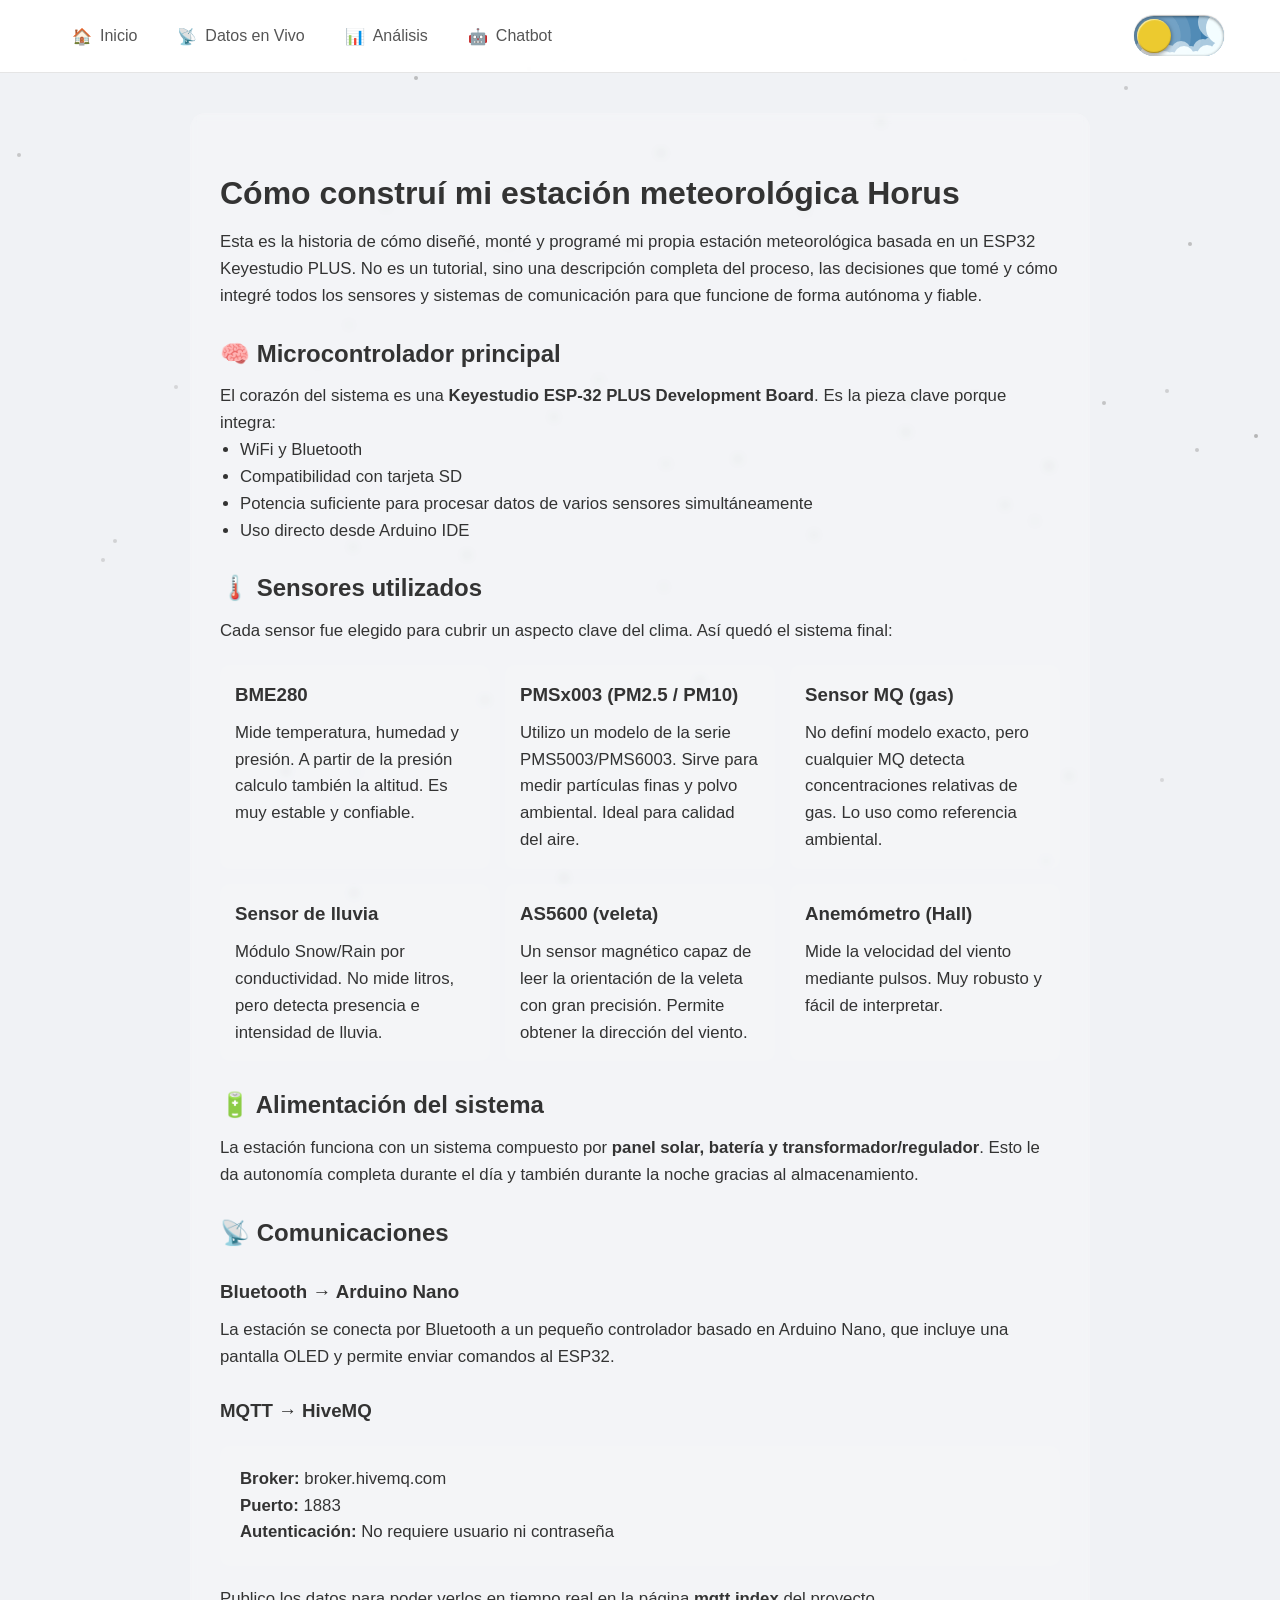
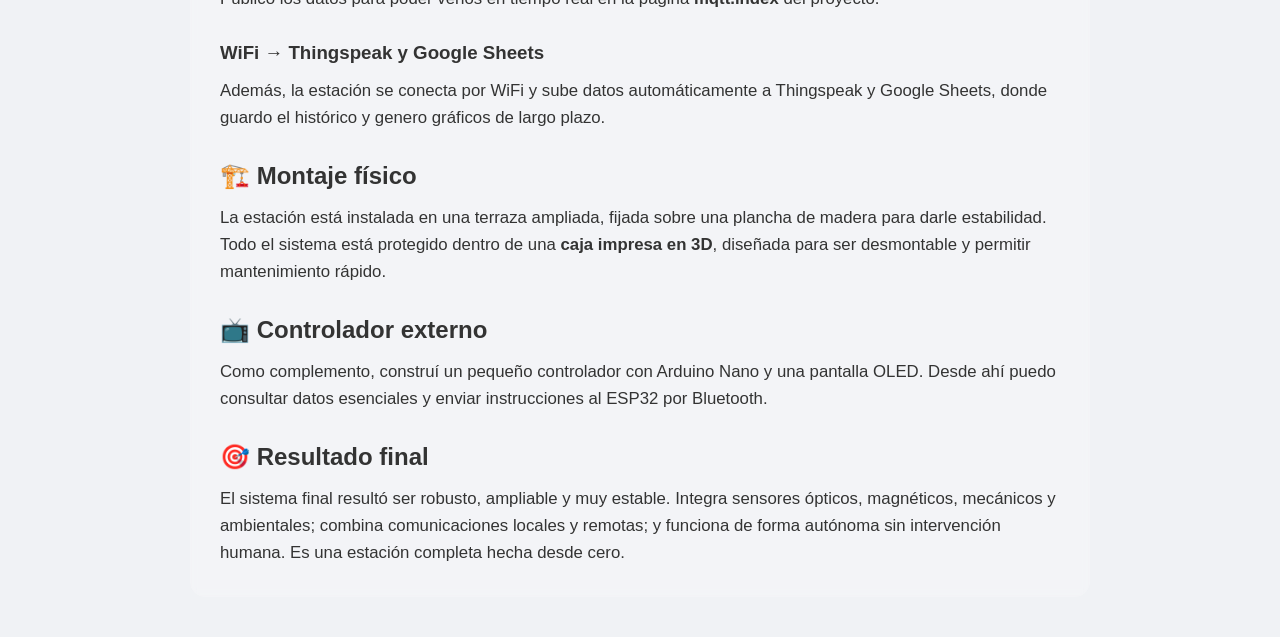
==== commit db3f34c3: "Update montaje.html" ====
--- a/html/montaje.html
+++ b/html/montaje.html
@@ -3,11 +3,62 @@
 <head>
   <meta charset="UTF-8" />
   <meta name="viewport" content="width=device-width, initial-scale=1.0"/>
-  <title>Horus — Cómo lo hicimos</title>
+  <title>Horus - Cómo está construida la estación</title>
+
+  <!-- Tus CSS originales -->
   <link rel="stylesheet" href="../css/style.css" />
   <link rel="stylesheet" href="../css/index.css" />
+
+  <!-- Estilos embebidos (solo visuales, compatibles con tu CSS) -->
+  <style>
+    .content-section {
+      max-width: 900px;
+      margin: 40px auto;
+      background: var(--card-bg, #fff3);
+      padding: 30px;
+      border-radius: 15px;
+      backdrop-filter: blur(4px);
+      line-height: 1.6;
+    }
+    .content-section h1, 
+    .content-section h2, 
+    .content-section h3 {
+      margin-top: 25px;
+      margin-bottom: 10px;
+    }
+    .content-section p, 
+    .content-section li {
+      font-size: 1.05rem;
+    }
+    .content-section ul {
+      padding-left: 20px;
+    }
+    .highlight-block {
+      background: var(--card-bg-strong, #ffffff15);
+      padding: 20px;
+      border-radius: 10px;
+      margin: 20px 0;
+    }
+    .sensor-grid {
+      display: grid;
+      gap: 15px;
+      grid-template-columns: repeat(auto-fit, minmax(260px, 1fr));
+      margin-top: 20px;
+    }
+    .sensor-card {
+      background: var(--card-bg2, #ffffff12);
+      padding: 15px;
+      border-radius: 10px;
+    }
+    .sensor-card h3 {
+      margin-top: 0;
+    }
+  </style>
 </head>
+
 <body class="light-mode">
+
+  <!-- NAV ORIGINAL -->
   <nav class="nav">
     <div class="nav-container">
       <div class="nav-buttons">
@@ -23,18 +74,18 @@
         <a href="chatbot.html" class="nav-btn">
           <span class="nav-icon">🤖</span> Chatbot
         </a>
-        <a href="montaje.html" class="nav-btn active">
-          <span class="nav-icon">🛠️</span> Montaje
-        </a>
-      </div>
-
+      </div>
+
+      <!-- Switch de Galahad -->
       <div class="nav-right">
         <label class="theme-switch">
           <input type="checkbox" class="theme-switch__checkbox">
           <div class="theme-switch__container">
             <div class="theme-switch__clouds"></div>
             <div class="theme-switch__stars-container">
-              <svg xmlns="http://www.w3.org/2000/svg" viewBox="0 0 144 55" fill="none"><path d="" fill="currentColor"/></svg>
+              <svg xmlns="http://www.w3.org/2000/svg" viewBox="0 0 144 55" fill="none">
+                <path d="M135.831 3.00688C135.055 3.85027 134.111 4.29946 133 4.35447C134.111 4.40947 135.055 4.85867 135.831 5.71123C136.607 6.55462 136.996 7.56303 136.996 8.72727C136.996 7.95722 137.172 7.25134 137.525 6.59129C137.886 5.93124 138.372 5.39954 138.98 5.00535C139.598 4.60199 140.268 4.39114 141 4.35447C139.88 4.2903 138.936 3.8503 138.16 3.0069C137.384 2.1635 136.996 1.16425 136.996 0C136.996 1.16425 136.607 2.16348 135.831 3.00688Z" fill="currentColor"/>
+              </svg>
             </div>
             <div class="theme-switch__circle-container">
               <div class="theme-switch__sun-moon-container">
@@ -51,205 +102,114 @@
     </div>
   </nav>
 
-  <div class="container">
-    <header>
-      <h1>Horus — Cómo lo hemos montado</h1>
-      <p>Registro del montaje real de la estación: decisiones, conexiones, integraciones y aprendizajes del despliegue en la terraza.</p>
-    </header>
-
-    <main class="dashboard">
-
-      <!-- Proyecto resumen -->
-      <div class="card features">
-        <h2>Resumen del montaje</h2>
-        <p>Esta estación está basada en una <strong>Keyestudio ESP-32 PLUS Development Board</strong> y reúne sensores para temperatura/humedad/presión (BME280), partículas en suspensión (sensor serie de la familia <em>PMS</em>), medición de gas (MQ, modelo no documentado), pluviómetro (módulo tipo "Snow Raindrops Detection"/tipping/analog), veleta con <strong>AS5600</strong> (sensor magnético I²C) y anemómetro con sensor Hall (pulsos). Tiene SD, RTC y Bluetooth. La caja es impresa en 3D y la instalación se fijó sobre una plancha de madera en una terraza extendida. La alimentación proviene de panel solar + batería + regulador.</p>
-      </div>
-
-      <!-- Lista de componentes tal cual usados -->
-      <div class="card system-info">
-        <h2>Componentes instalados (tal cual)</h2>
-        <ul>
-          <li>Keyestudio ESP-32 PLUS Development Board</li>
-          <li>BME280 (I²C) — temperatura / humedad / presión / altitud</li>
-          <li>Sensor PM (familia PMS5003 / PMS5003T / PMS6003 / PMST003 — modelo exacto no etiquetado; se trata de un sensor PM de la serie PMS que mide PM2.5 y PM10)</li>
-          <li>Sensor de gas MQ (módulo MQ — modelo exacto desconocido)</li>
-          <li>Módulo de lluvia "Snow Raindrops Detection / Rain Weather Module" (salida digital / analógica según el tablero)</li>
-          <li>AS5600 (sensor magnético para ángulo de la veleta, comunica por I²C)</li>
-          <li>Anemómetro con efecto Hall (salida por pulsos digitales)</li>
-          <li>Modulo SD (SPI) + tarjeta microSD</li>
-          <li>RTC (módulo, si está presente) o uso de NTP como fallback</li>
-          <li>Bluetooth (integrado en ESP32) y comunicación con un Arduino Nano que actúa como controlador/visualizador (OLED en el Nano)</li>
-          <li>Panel solar, controlador de carga y batería (esquema de alimentación integrado)</li>
-        </ul>
-      </div>
-
-      <!-- Mapeo de pines usado -->
-      <div class="card quick-access">
-        <h2>Mapeo de pines que usamos (esp32 Keyestudio)</h2>
-        <p>Estos son los pines que conectamos físicamente en la placa durante el montaje — los indico tal como los cableamos:</p>
-
-        <table style="width:100%; border-collapse:collapse;">
-          <tr><th style="text-align:left">Componente</th><th style="text-align:left">Señal</th><th style="text-align:left">Pin en ESP32</th></tr>
-          <tr><td>BME280</td><td>SDA</td><td>GPIO21</td></tr>
-          <tr><td>BME280</td><td>SCL</td><td>GPIO22</td></tr>
-          <tr><td>AS5600 (veleta)</td><td>SDA / SCL (I²C)</td><td>Compartido en 21 / 22</td></tr>
-          <tr><td>PMS (sensor PM)</td><td>UART (RX/TX)</td><td>Rx = GPIO16, Tx = GPIO17 (Serial2)</td></tr>
-          <tr><td>Anemómetro (Hall)</td><td>Pulsos</td><td>GPIO4 (interrupción)</td></tr>
-          <tr><td>Pluviómetro / Rain</td><td>Analog / Digital</td><td>Analog: GPIO35 (ADC) — Digital: GPIO15</td></tr>
-          <tr><td>MQ (gas)</td><td>Analog</td><td>GPIO34 (ADC)</td></tr>
-          <tr><td>SD card</td><td>MOSI / MISO / SCK / CS</td><td>MOSI=GPIO23 / MISO=GPIO19 / SCK=GPIO18 / CS=GPIO5</td></tr>
-          <tr><td>RTC (si presente)</td><td>I²C</td><td>21 / 22 (I²C)</td></tr>
-          <tr><td>Bluetooth ↔ Arduino Nano</td><td>Serial / Bluetooth</td><td>Usamos Bluetooth nativo para comunicar con el Nano; alternativa UART si necesario</td></tr>
-          <tr><td>Alimentación</td><td>5V / 3.3V / GND</td><td>Vin/5V (lado alimentación) y 3V3 para sensores</td></tr>
-        </table>
-
-        <p><em>Nota:</em> todo GND está común y la alimentación se acondicionó con regulador para 3.3V donde fue necesario.</p>
-      </div>
-
-      <!-- Esquema orientativo -->
-      <div class="card system-info">
-        <h2>Esquema orientativo (cómo lo cableamos)</h2>
-        <div style="overflow:auto; background:#fff; padding:10px; border-radius:8px;">
-          <svg width="100%" height="220" viewBox="0 0 1000 220" xmlns="http://www.w3.org/2000/svg" role="img" aria-label="Esquema de conexión">
-            <rect x="30" y="20" width="240" height="180" rx="8" fill="#f5f8ff" stroke="#333"/>
-            <text x="150" y="48" font-size="16" text-anchor="middle" fill="#111">ESP32 - Keyestudio</text>
-            <text x="90" y="78" font-size="12">GPIO21 SDA</text>
-            <text x="90" y="98" font-size="12">GPIO22 SCL</text>
-            <text x="90" y="118" font-size="12">GPIO16 RX2</text>
-            <text x="90" y="138" font-size="12">GPIO17 TX2</text>
-            <text x="90" y="158" font-size="12">GPIO4 Anemo</text>
-            <text x="90" y="178" font-size="12">GPIO34 ADC MQ</text>
-
-            <rect x="320" y="18" width="200" height="50" rx="6" fill="#fff" stroke="#888"/>
-            <text x="420" y="48" font-size="12" text-anchor="middle">BME280 (I2C)</text>
-            <line x1="270" y1="78" x2="320" y2="43" stroke="#666" stroke-width="2"/>
-
-            <rect x="320" y="80" width="220" height="60" rx="6" fill="#fff" stroke="#888"/>
-            <text x="430" y="110" font-size="12" text-anchor="middle">PMS (UART)</text>
-            <line x1="270" y1="118" x2="320" y2="110" stroke="#666" stroke-width="2"/>
-
-            <rect x="560" y="20" width="220" height="50" rx="6" fill="#fff" stroke="#888"/>
-            <text x="670" y="48" font-size="12" text-anchor="middle">Anemómetro (Hall)</text>
-            <line x1="270" y1="138" x2="560" y2="45" stroke="#666" stroke-width="2"/>
-
-            <rect x="560" y="90" width="220" height="40" rx="6" fill="#fff" stroke="#888"/>
-            <text x="670" y="115" font-size="12" text-anchor="middle">Pluviómetro / Rain</text>
-            <line x1="270" y1="158" x2="560" y2="110" stroke="#666" stroke-width="2"/>
-
-            <rect x="560" y="140" width="220" height="60" rx="6" fill="#f7fff7" stroke="#444"/>
-            <text x="670" y="168" font-size="12" text-anchor="middle">SD / RTC / Alimentación</text>
-            <line x1="240" y1="178" x2="560" y2="170" stroke="#666" stroke-width="2"/>
-          </svg>
-        </div>
-        <p style="margin-top:8px;">Diagrama orientativo: fíjate en la polaridad y asegúrate que todos los módulos I²C estén a 3.3V.</p>
-      </div>
-
-      <!-- Integración de datos real -->
-      <div class="card features">
-        <h2>Flujo real de datos (lo que ocurre en la estación)</h2>
-        <ol>
-          <li>El ESP32 lee BME280 por I²C y recibe el paquete UART del sensor PM por Serial2.</li>
-          <li>El anemómetro genera pulsos; en el firmware contamos pulsos con interrupción y calculamos velocidad.</li>
-          <li>El MQ y el pluviómetro se leen por ADC (34 y 35 respectivamente); la SD almacena logs locales.</li>
-          <li>El ESP32 envía lecturas por Wi-Fi a varios destinos:
-            <ul>
-              <li>Publicación MQTT a <code>broker.hivemq.com:1883</code> en topic <code>horus/estacion/h001/telemetry</code>. (Broker público sin auth)</li>
-              <li>Petición HTTP a ThingSpeak (API key) para series temporales.</li>
-              <li>POST a un webhook (Google Apps Script o IFTTT) que vuelca filas en Google Sheets.</li>
-            </ul>
-          </li>
-          <li>Paralelamente, el ESP32 mantiene una conexión Bluetooth con un Arduino Nano/gestor local — el Nano muestra datos en una OLED y permite enviar comandos a la estación (por ejemplo, petición de lectura inmediata o reset remoto).</li>
-        </ol>
-      </div>
-
-      <!-- Firmware / nota de software -->
-      <div class="card system-info">
-        <h2>Firmware y herramientas (cómo lo programamos)</h2>
-        <p>Desarrollado en <strong>Arduino IDE</strong> para ESP32. Puntos clave implementados durante el montaje real:</p>
-        <ul>
-          <li>Uso de <code>Wire.begin(21,22)</code> para I²C y <code>Serial2</code> (RX=16, TX=17) para el PMS.</li>
-          <li>Manejo de interrupciones para contar pulsos del anemómetro (GPIO4).</li>
-          <li>Buffer y parseo del paquete binario del PMS con librería estándar (se ajustó a la variante exacta del PMS disponible en la placa).</li>
-          <li>Retries y almacenamiento en SD si falla la publicación MQTT/HTTP.</li>
-          <li>Envío a HiveMQ sin autenticación; reconexión y backoff implementado para condiciones reales.</li>
-          <li>Subida a ThingSpeak vía HTTP y envío a Google Sheets mediante webhook POST (Apps Script).</li>
-        </ul>
-        <p><em>Nota:</em> en el firmware real se añadieron trampas para lecturas inválidas del MQ y lógica de "calentamiento" del sensor MQ (tiempo hasta que sus lecturas sean fiables).</p>
-      </div>
-
-      <!-- Caja e instalación -->
-      <div class="card quick-access">
-        <h2>Carcasa y montaje físico</h2>
-        <p>La electrónica está dentro de una caja impresa en 3D con prensaestopas para las salidas de cable. La caja se fijó sobre la plancha de madera en la terraza con refuerzos metálicos para evitar vibraciones. Puntos importantes que aplicamos:</p>
-        <ul>
-          <li>Prensaestopas sellados y silicona en las juntas para evitar condensación en días fríos.</li>
-          <li>Entrada de aire para el BME y una toma separada para el tubo de entrada del PM (con malla anti-insectos).</li>
-          <li>Anemómetro y veleta montados en el mástil más alto libre de obstáculos.</li>
-          <li>Pluviómetro con fijación nivelada para que cada "tipping" contabilice correctamente.</li>
-          <li>La SD y la electrónica están sobre separadores para evitar contacto directo con la base impresa y disipar algo de calor.</li>
-        </ul>
-      </div>
-
-      <!-- Calibración y pruebas realizadas -->
-      <div class="card system-info">
-        <h2>Calibración y pruebas que realizamos</h2>
-        <ul>
-          <li><strong>BME280:</strong> medición comparada con un termómetro/calibrador de referencia; aplicamos offset de −0.3°C y +1.5% en humedad en el firmware para alinearlo.</li>
-          <li><strong>PMS:</strong> dejamos 24–48 h de funcionamiento continuo para estabilizar. Comparamos con datos de estación municipal y aplicamos factor multiplicativo leve en PM2.5.</li>
-          <li><strong>Anemómetro:</strong> calibrado contando pulsos con un anemómetro de referencia en campo; 1 pulse/s ≈ 1.2 m/s (ajustado a partir de ensayos).</li>
-          <li><strong>Pluviómetro:</strong> comprobamos que cada pulse corresponde al volumen esperado vertiendo 1 L y contando pulses para calcular mm/pulse.</li>
-          <li><strong>MQ (gas):</strong> periodo de calentamiento de 48 h; tomamos aire ambiente como referencia para establecer un baseline ADC.</li>
-          <li><strong>Pruebas de conexión:</strong> simulamos pérdida de Wi-Fi y caída del broker HiveMQ: las lecturas se guardan en SD y se reenvían al reconectar.</li>
-        </ul>
-      </div>
-
-      <!-- Problemas encontrados y soluciones -->
-      <div class="card features">
-        <h2>Problemas encontrados y cómo los resolvimos</h2>
-        <ul>
-          <li><strong>Ruido eléctrico en lecturas analógicas (MQ / rain):</strong> añadimos condensadores de desacoplo y cable apantallado corto hasta la caja.</li>
-          <li><strong>Interferencias UART del PMS:</strong> fijamos la baudrate correcta y añadimos checksum/validación del paquete para evitar lecturas corruptas.</li>
-          <li><strong>Condensación interna:</strong> mejoramos ventilación pasiva y añadimos desecante dentro de la caja en temporada húmeda.</li>
-          <li><strong>Picos en alimentación al arrancar el PWM del regulador solar:</strong> colocamos un condensador electrolítico y un fusible rearmable.</li>
-          <li><strong>Problemas de arranque por pines en uso:</strong> reubicamos sensores de pines que afectan el boot del ESP32 (evitamos usar ciertos pines para pullups en arranque).</li>
-        </ul>
-      </div>
-
-      <!-- Lecciones aprendidas y mejoras futuras -->
-      <div class="card system-info">
-        <h2>Lecciones aprendidas y próximas mejoras</h2>
-        <ul>
-          <li>Documentar el modelo exacto del sensor PM y del MQ en el momento de compra facilita mucho la integración; añadiremos una etiqueta dentro de la caja con la versión del sensor.</li>
-          <li>Mejorar la protección del intake del PM con un filtro reemplazable para reducir deriva por polvo.</li>
-          <li>Agregar un pequeño ventilador aspirado para la garita del BME si buscamos lecturas más estables bajo radiación solar.</li>
-          <li>Plan para redundancia del broker: enviar a un broker propio adicional para no depender solo de HiveMQ público.</li>
-        </ul>
-      </div>
-
-      <!-- Recursos / archivos relacionados -->
-      <div class="card quick-access">
-        <h2>Archivos y artefactos generados</h2>
-        <ul>
-          <li>Firmwares (Arduino IDE) — build local con los ajustes de pines y calibraciones.</li>
-          <li>CSV de logs guardados en SD durante las primeras 2 semanas.</li>
-          <li>Esquema SVG (orientativo) pegado en el interior de la tapa de la caja.</li>
-          <li>Script Google Apps Script para recibir POST y volcar a Google Sheets (implementado como webhook).</li>
-        </ul>
-        <p>Si quieres que te entregue cualquiera de estos artefactos listos para descargar (firmware .ino, SVG etiquetado o Apps Script), dime cuál y lo genero ya.</p>
-      </div>
-
-      <!-- Footer / créditos -->
-      <div class="card system-info">
-        <h2>Créditos y versión</h2>
-        <p>Montaje documentado por el equipo Horus (versión del registro: 2025). Este documento refleja cómo hemos cableado y desplegado la estación en la terraza; no es un tutorial paso-a-paso sino un registro del trabajo real.</p>
-      </div>
-
-    </main>
-
-    <footer>
-      <p>Horus - Estación Meteorológica Inteligente &copy; 2025</p>
-      <p>Documento: registro de montaje</p>
-    </footer>
+
+  <div class="content-section">
+
+    <h1>Cómo construí mi estación meteorológica Horus</h1>
+    <p>
+      Esta es la historia de cómo diseñé, monté y programé mi propia estación meteorológica
+      basada en un ESP32 Keyestudio PLUS. No es un tutorial, sino una descripción completa del
+      proceso, las decisiones que tomé y cómo integré todos los sensores y sistemas de
+      comunicación para que funcione de forma autónoma y fiable.
+    </p>
+
+    <h2>🧠 Microcontrolador principal</h2>
+    <p>El corazón del sistema es una <strong>Keyestudio ESP-32 PLUS Development Board</strong>. Es la pieza clave porque integra:</p>
+    <ul>
+      <li>WiFi y Bluetooth</li>
+      <li>Compatibilidad con tarjeta SD</li>
+      <li>Potencia suficiente para procesar datos de varios sensores simultáneamente</li>
+      <li>Uso directo desde Arduino IDE</li>
+    </ul>
+
+    <h2>🌡️ Sensores utilizados</h2>
+    <p>Cada sensor fue elegido para cubrir un aspecto clave del clima. Así quedó el sistema final:</p>
+
+    <div class="sensor-grid">
+
+      <div class="sensor-card">
+        <h3>BME280</h3>
+        <p>Mide temperatura, humedad y presión. A partir de la presión calculo también la altitud. Es muy estable y confiable.</p>
+      </div>
+
+      <div class="sensor-card">
+        <h3>PMSx003 (PM2.5 / PM10)</h3>
+        <p>Utilizo un modelo de la serie PMS5003/PMS6003. Sirve para medir partículas finas y polvo ambiental. Ideal para calidad del aire.</p>
+      </div>
+
+      <div class="sensor-card">
+        <h3>Sensor MQ (gas)</h3>
+        <p>No definí modelo exacto, pero cualquier MQ detecta concentraciones relativas de gas. Lo uso como referencia ambiental.</p>
+      </div>
+
+      <div class="sensor-card">
+        <h3>Sensor de lluvia</h3>
+        <p>Módulo Snow/Rain por conductividad. No mide litros, pero detecta presencia e intensidad de lluvia.</p>
+      </div>
+
+      <div class="sensor-card">
+        <h3>AS5600 (veleta)</h3>
+        <p>Un sensor magnético capaz de leer la orientación de la veleta con gran precisión. Permite obtener la dirección del viento.</p>
+      </div>
+
+      <div class="sensor-card">
+        <h3>Anemómetro (Hall)</h3>
+        <p>Mide la velocidad del viento mediante pulsos. Muy robusto y fácil de interpretar.</p>
+      </div>
+
+    </div>
+
+    <h2>🔋 Alimentación del sistema</h2>
+    <p>
+      La estación funciona con un sistema compuesto por <strong>panel solar, batería y transformador/regulador</strong>.
+      Esto le da autonomía completa durante el día y también durante la noche gracias al almacenamiento.
+    </p>
+
+    <h2>📡 Comunicaciones</h2>
+
+    <h3>Bluetooth → Arduino Nano</h3>
+    <p>
+      La estación se conecta por Bluetooth a un pequeño controlador basado en Arduino Nano, que incluye una pantalla OLED
+      y permite enviar comandos al ESP32.
+    </p>
+
+    <h3>MQTT → HiveMQ</h3>
+    <div class="highlight-block">
+      <p><strong>Broker:</strong> broker.hivemq.com</p>
+      <p><strong>Puerto:</strong> 1883</p>
+      <p><strong>Autenticación:</strong> No requiere usuario ni contraseña</p>
+    </div>
+    <p>
+      Publico los datos para poder verlos en tiempo real en la página <strong>mqtt.index</strong> del proyecto.
+    </p>
+
+    <h3>WiFi → Thingspeak y Google Sheets</h3>
+    <p>
+      Además, la estación se conecta por WiFi y sube datos automáticamente a Thingspeak y Google Sheets,
+      donde guardo el histórico y genero gráficos de largo plazo.
+    </p>
+
+    <h2>🏗️ Montaje físico</h2>
+    <p>
+      La estación está instalada en una terraza ampliada, fijada sobre una plancha de madera para darle estabilidad.
+      Todo el sistema está protegido dentro de una <strong>caja impresa en 3D</strong>, diseñada para ser desmontable y
+      permitir mantenimiento rápido.
+    </p>
+
+    <h2>📺 Controlador externo</h2>
+    <p>
+      Como complemento, construí un pequeño controlador con Arduino Nano y una pantalla OLED.
+      Desde ahí puedo consultar datos esenciales y enviar instrucciones al ESP32 por Bluetooth.
+    </p>
+
+    <h2>🎯 Resultado final</h2>
+    <p>
+      El sistema final resultó ser robusto, ampliable y muy estable.  
+      Integra sensores ópticos, magnéticos, mecánicos y ambientales; combina comunicaciones locales y remotas;  
+      y funciona de forma autónoma sin intervención humana.  
+      Es una estación completa hecha desde cero.
+    </p>
+
   </div>
 
   <script src="../js/main.js"></script>
